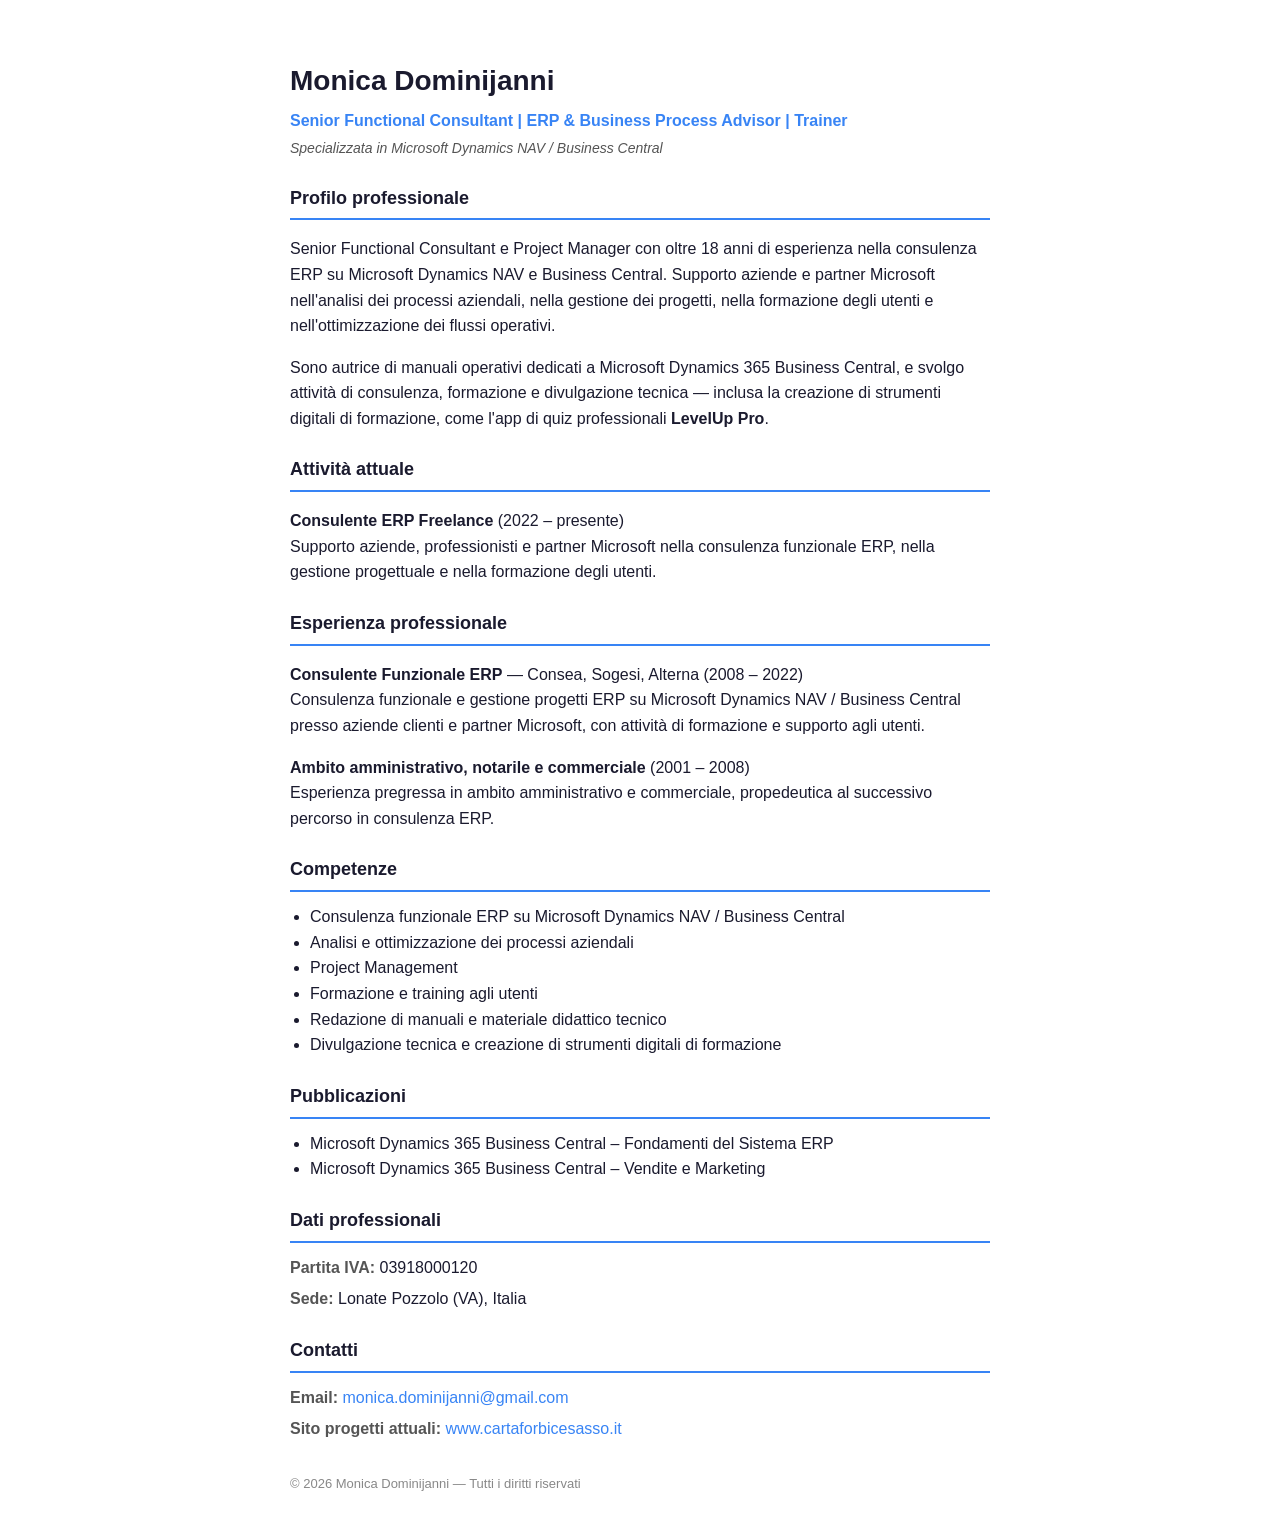
==== index.html @ 4bde19a7 "Update index.html" ====
<!DOCTYPE html>
<html lang="it">
<head>
<meta charset="UTF-8">
<meta name="google-site-verification" content="gju22c_e_6Q6ZUgDk3hXxPJsaCazcnSMiX9PVT2RW_w" />
<title>Monica Dominijanni</title>
<style>
  body { font-family: -apple-system, 'Segoe UI', Roboto, Arial, sans-serif; max-width: 700px; margin: 0 auto; padding: 40px 24px; color: #1a1a2e; line-height: 1.6; background: #ffffff; }
  h1 { font-size: 28px; margin-bottom: 4px; color: #1a1a2e; }
  .subtitle { font-size: 16px; color: #3884F5; font-weight: 600; margin-bottom: 4px; }
  .specialization { font-size: 14px; color: #555; font-style: italic; margin-bottom: 24px; }
  .section { margin-bottom: 24px; }
  .section h2 { font-size: 18px; color: #1a1a2e; border-bottom: 2px solid #3884F5; padding-bottom: 6px; margin-bottom: 12px; }
  .info-row { margin-bottom: 6px; }
  .label { font-weight: 600; color: #555; }
  ul { padding-left: 20px; margin: 8px 0; }
  a { color: #3884F5; text-decoration: none; }
  footer { margin-top: 32px; font-size: 13px; color: #888; }
</style>
</head>
<body>
  <h1>Monica Dominijanni</h1>
  <div class="subtitle">Senior Functional Consultant | ERP &amp; Business Process Advisor | Trainer</div>
  <div class="specialization">Specializzata in Microsoft Dynamics NAV / Business Central</div>
  <div class="section">
    <h2>Profilo professionale</h2>
    <p>Senior Functional Consultant e Project Manager con oltre 18 anni di esperienza nella consulenza ERP su Microsoft Dynamics NAV e Business Central. Supporto aziende e partner Microsoft nell'analisi dei processi aziendali, nella gestione dei progetti, nella formazione degli utenti e nell'ottimizzazione dei flussi operativi.</p>
    <p>Sono autrice di manuali operativi dedicati a Microsoft Dynamics 365 Business Central, e svolgo attività di consulenza, formazione e divulgazione tecnica — inclusa la creazione di strumenti digitali di formazione, come l'app di quiz professionali <strong>LevelUp Pro</strong>.</p>
  </div>
  <div class="section">
    <h2>Attività attuale</h2>
    <p><strong>Consulente ERP Freelance</strong> (2022 – presente)<br>
    Supporto aziende, professionisti e partner Microsoft nella consulenza funzionale ERP, nella gestione progettuale e nella formazione degli utenti.</p>
  </div>
  <div class="section">
    <h2>Esperienza professionale</h2>
    <p><strong>Consulente Funzionale ERP</strong> — Consea, Sogesi, Alterna (2008 – 2022)<br>
    Consulenza funzionale e gestione progetti ERP su Microsoft Dynamics NAV / Business Central presso aziende clienti e partner Microsoft, con attività di formazione e supporto agli utenti.</p>
    <p><strong>Ambito amministrativo, notarile e commerciale</strong> (2001 – 2008)<br>
    Esperienza pregressa in ambito amministrativo e commerciale, propedeutica al successivo percorso in consulenza ERP.</p>
  </div>
  <div class="section">
    <h2>Competenze</h2>
    <ul>
      <li>Consulenza funzionale ERP su Microsoft Dynamics NAV / Business Central</li>
      <li>Analisi e ottimizzazione dei processi aziendali</li>
      <li>Project Management</li>
      <li>Formazione e training agli utenti</li>
      <li>Redazione di manuali e materiale didattico tecnico</li>
      <li>Divulgazione tecnica e creazione di strumenti digitali di formazione</li>
    </ul>
  </div>
  <div class="section">
    <h2>Pubblicazioni</h2>
    <ul>
      <li>Microsoft Dynamics 365 Business Central – Fondamenti del Sistema ERP</li>
      <li>Microsoft Dynamics 365 Business Central – Vendite e Marketing</li>
    </ul>
  </div>
  <div class="section">
    <h2>Dati professionali</h2>
    <div class="info-row"><span class="label">Partita IVA:</span> 03918000120 </div>
    <div class="info-row"><span class="label">Sede:</span> Lonate Pozzolo (VA), Italia</div>
  </div>
  <div class="section">
    <h2>Contatti</h2>
    <div class="info-row"><span class="label">Email:</span> <a href="mailto:monica.dominijanni@gmail.com">monica.dominijanni@gmail.com</a></div>
    <div class="info-row"><span class="label">Sito progetti attuali:</span> <a href="https://www.cartaforbicesasso.it" target="_blank">www.cartaforbicesasso.it</a></div>
  </div>
  <footer>&copy; 2026 Monica Dominijanni — Tutti i diritti riservati</footer>
</body>
</html>
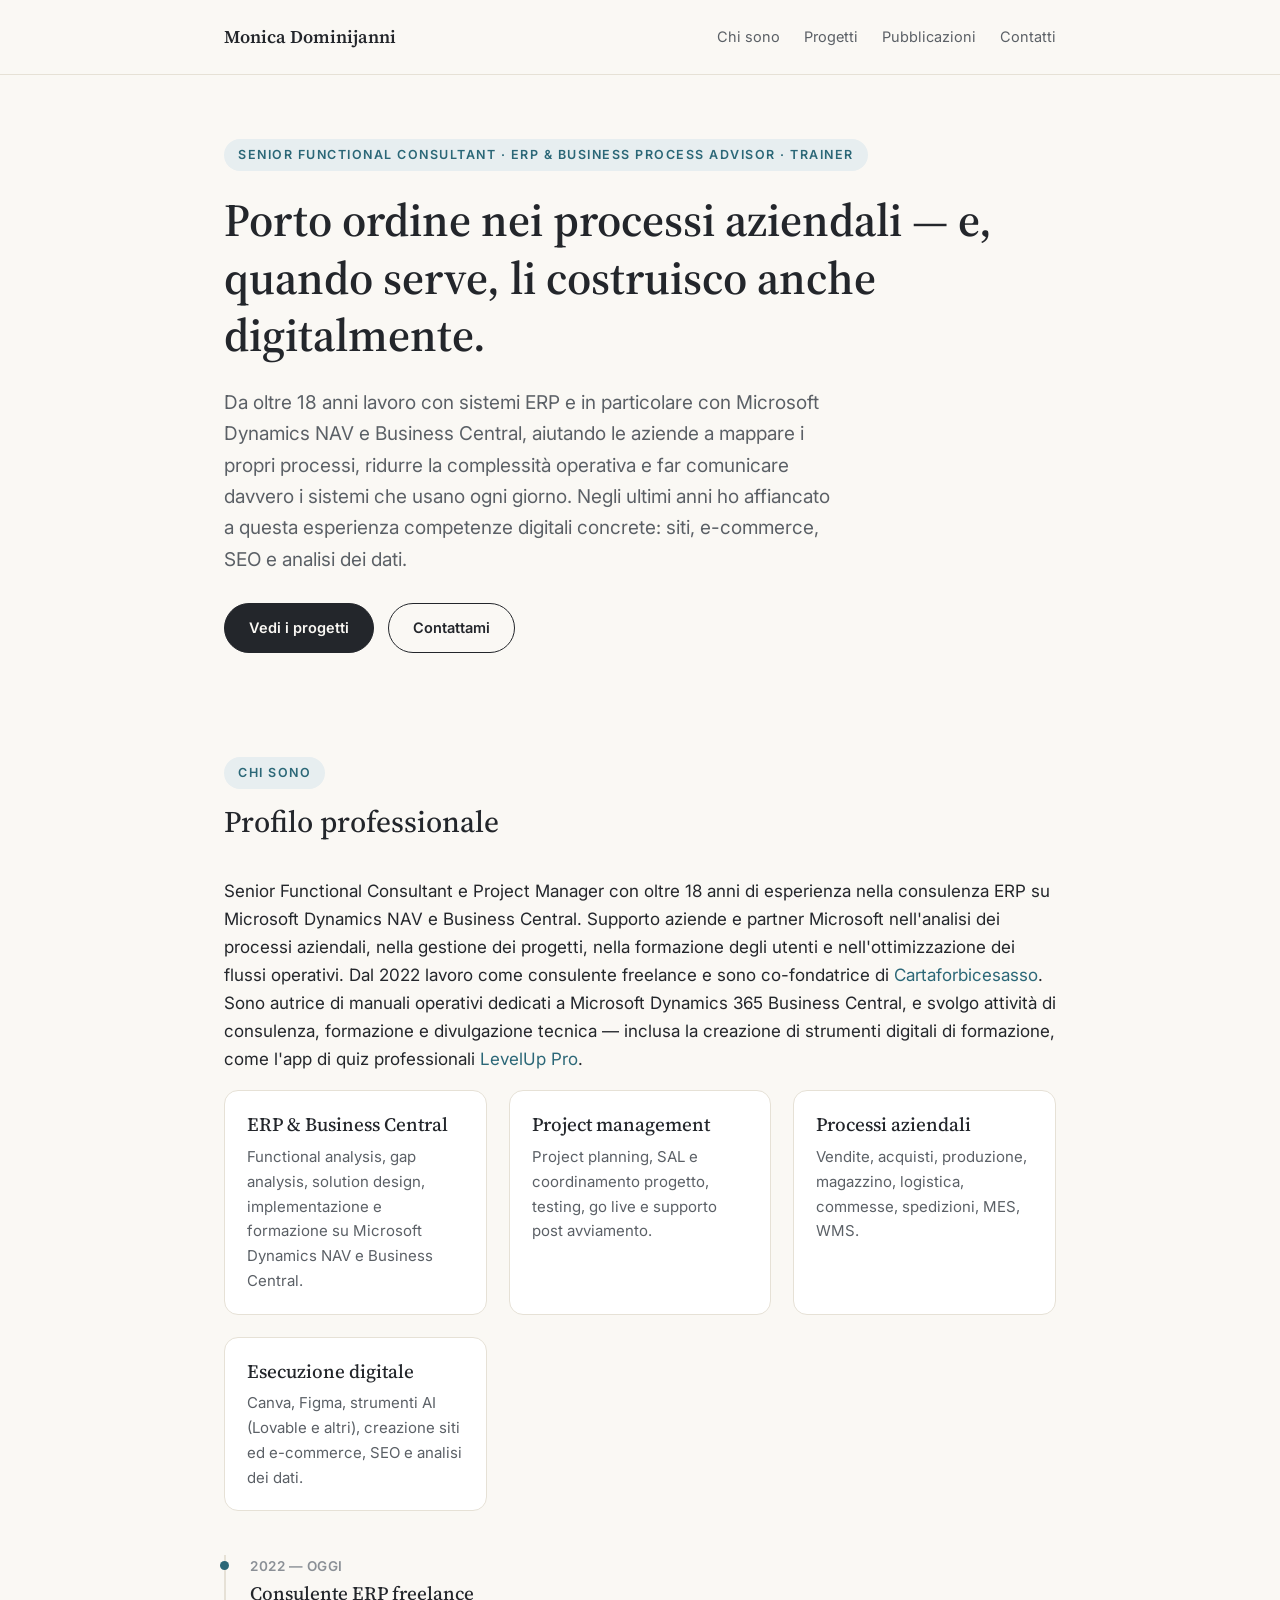
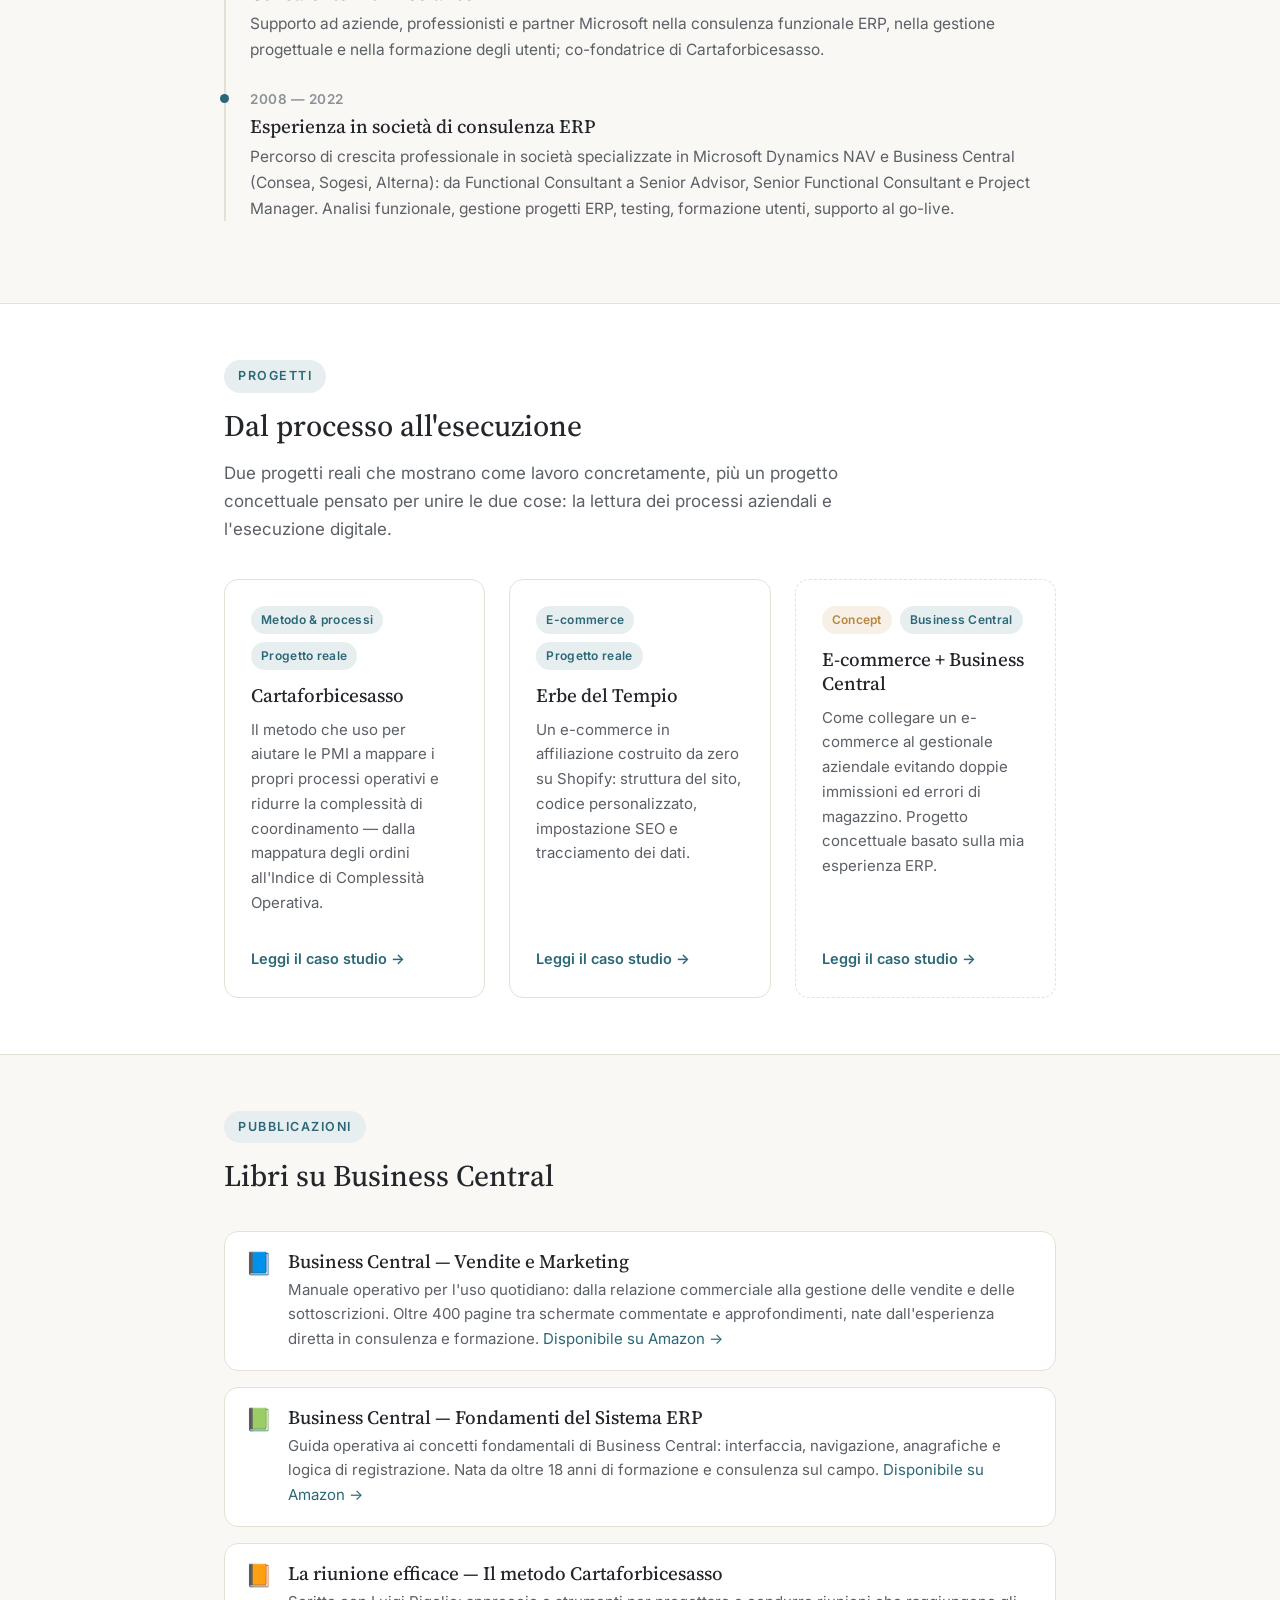
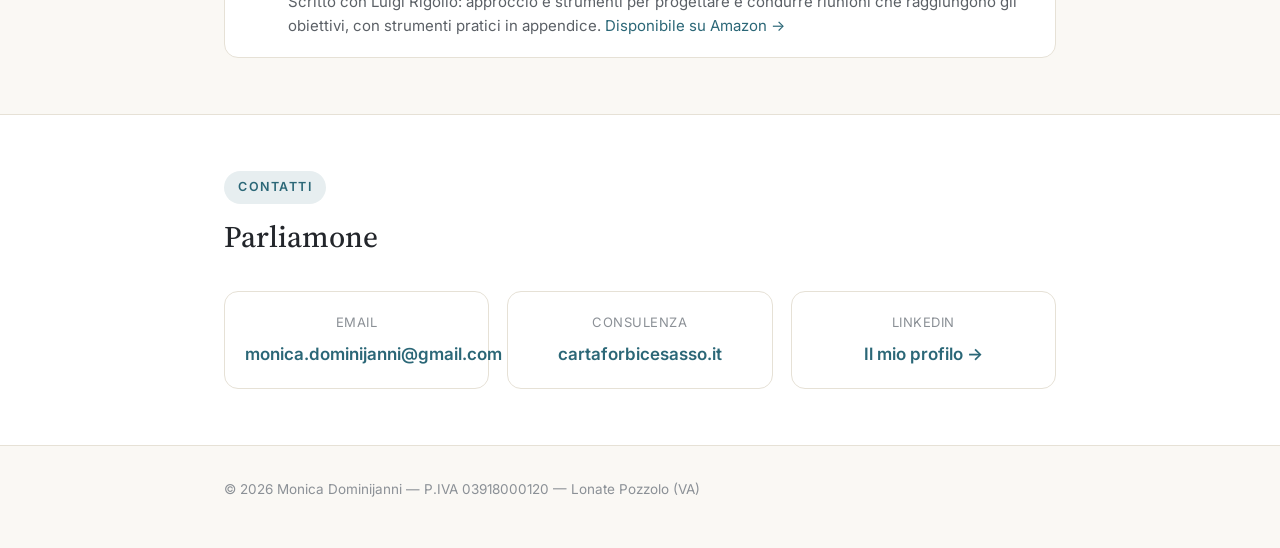
==== commit d91ec2f0: "Add files via upload" ====
--- a/index.html
+++ b/index.html
@@ -2,71 +2,177 @@
 <html lang="it">
 <head>
 <meta charset="UTF-8">
-<meta name="google-site-verification" content="gju22c_e_6Q6ZUgDk3hXxPJsaCazcnSMiX9PVT2RW_w" />
-<title>Monica Dominijanni</title>
-<style>
-  body { font-family: -apple-system, 'Segoe UI', Roboto, Arial, sans-serif; max-width: 700px; margin: 0 auto; padding: 40px 24px; color: #1a1a2e; line-height: 1.6; background: #ffffff; }
-  h1 { font-size: 28px; margin-bottom: 4px; color: #1a1a2e; }
-  .subtitle { font-size: 16px; color: #3884F5; font-weight: 600; margin-bottom: 4px; }
-  .specialization { font-size: 14px; color: #555; font-style: italic; margin-bottom: 24px; }
-  .section { margin-bottom: 24px; }
-  .section h2 { font-size: 18px; color: #1a1a2e; border-bottom: 2px solid #3884F5; padding-bottom: 6px; margin-bottom: 12px; }
-  .info-row { margin-bottom: 6px; }
-  .label { font-weight: 600; color: #555; }
-  ul { padding-left: 20px; margin: 8px 0; }
-  a { color: #3884F5; text-decoration: none; }
-  footer { margin-top: 32px; font-size: 13px; color: #888; }
-</style>
+<meta name="viewport" content="width=device-width, initial-scale=1.0">
+<title>Monica Dominijanni — Consulente ERP &amp; Business Central</title>
+<meta name="description" content="Consulente ERP e Business Central con oltre 18 anni di esperienza. Efficienza dei processi aziendali ed esecuzione digitale per PMI.">
+<link rel="preconnect" href="https://fonts.googleapis.com">
+<link href="https://fonts.googleapis.com/css2?family=Source+Serif+4:wght@500;600&amp;family=Inter:wght@400;500;600;700&amp;display=swap" rel="stylesheet">
+<link rel="stylesheet" href="style.css">
 </head>
 <body>
-  <h1>Monica Dominijanni</h1>
-  <div class="subtitle">Senior Functional Consultant | ERP &amp; Business Process Advisor | Trainer</div>
-  <div class="specialization">Specializzata in Microsoft Dynamics NAV / Business Central</div>
-  <div class="section">
-    <h2>Profilo professionale</h2>
-    <p>Senior Functional Consultant e Project Manager con oltre 18 anni di esperienza nella consulenza ERP su Microsoft Dynamics NAV e Business Central. Supporto aziende e partner Microsoft nell'analisi dei processi aziendali, nella gestione dei progetti, nella formazione degli utenti e nell'ottimizzazione dei flussi operativi.</p>
-    <p>Sono autrice di manuali operativi dedicati a Microsoft Dynamics 365 Business Central, e svolgo attività di consulenza, formazione e divulgazione tecnica — inclusa la creazione di strumenti digitali di formazione, come l'app di quiz professionali <strong>LevelUp Pro</strong>.</p>
+
+<nav class="site-nav">
+  <div class="wrap">
+    <div class="brand">Monica Dominijanni</div>
+    <div class="links">
+      <a href="#chi-sono">Chi sono</a>
+      <a href="#progetti">Progetti</a>
+      <a href="#pubblicazioni">Pubblicazioni</a>
+      <a href="#contatti">Contatti</a>
+    </div>
   </div>
-  <div class="section">
-    <h2>Attività attuale</h2>
-    <p><strong>Consulente ERP Freelance</strong> (2022 – presente)<br>
-    Supporto aziende, professionisti e partner Microsoft nella consulenza funzionale ERP, nella gestione progettuale e nella formazione degli utenti.</p>
+</nav>
+
+<header class="hero">
+  <div class="wrap">
+    <span class="eyebrow">Senior Functional Consultant · ERP &amp; Business Process Advisor · Trainer</span>
+    <h1>Porto ordine nei processi aziendali — e, quando serve, li costruisco anche digitalmente.</h1>
+    <p class="lede">Da oltre 18 anni lavoro con sistemi ERP e in particolare con Microsoft Dynamics NAV e Business Central, aiutando le aziende a mappare i propri processi, ridurre la complessità operativa e far comunicare davvero i sistemi che usano ogni giorno. Negli ultimi anni ho affiancato a questa esperienza competenze digitali concrete: siti, e-commerce, SEO e analisi dei dati.</p>
+    <div class="cta-row">
+      <a href="#progetti" class="btn primary">Vedi i progetti</a>
+      <a href="#contatti" class="btn">Contattami</a>
+    </div>
   </div>
-  <div class="section">
-    <h2>Esperienza professionale</h2>
-    <p><strong>Consulente Funzionale ERP</strong> — Consea, Sogesi, Alterna (2008 – 2022)<br>
-    Consulenza funzionale e gestione progetti ERP su Microsoft Dynamics NAV / Business Central presso aziende clienti e partner Microsoft, con attività di formazione e supporto agli utenti.</p>
-    <p><strong>Ambito amministrativo, notarile e commerciale</strong> (2001 – 2008)<br>
-    Esperienza pregressa in ambito amministrativo e commerciale, propedeutica al successivo percorso in consulenza ERP.</p>
+</header>
+
+<section id="chi-sono">
+  <div class="wrap">
+    <div class="section-head">
+      <span class="eyebrow">Chi sono</span>
+      <h2>Profilo professionale</h2>
+    </div>
+    <p>
+      Senior Functional Consultant e Project Manager con oltre 18 anni di esperienza nella consulenza ERP su Microsoft Dynamics NAV e Business Central. Supporto aziende e partner Microsoft nell'analisi dei processi aziendali, nella gestione dei progetti, nella formazione degli utenti e nell'ottimizzazione dei flussi operativi. Dal 2022 lavoro come consulente freelance e sono co-fondatrice di <a href="https://www.cartaforbicesasso.it" target="_blank" rel="noopener">Cartaforbicesasso</a>. Sono autrice di manuali operativi dedicati a Microsoft Dynamics 365 Business Central, e svolgo attività di consulenza, formazione e divulgazione tecnica — inclusa la creazione di strumenti digitali di formazione, come l'app di quiz professionali <a href="levelup-pro.html">LevelUp Pro</a>.
+    </p>
+
+    <div class="skills-grid">
+      <div class="skill-card">
+        <h3>ERP &amp; Business Central</h3>
+        <p>Functional analysis, gap analysis, solution design, implementazione e formazione su Microsoft Dynamics NAV e Business Central.</p>
+      </div>
+      <div class="skill-card">
+        <h3>Project management</h3>
+        <p>Project planning, SAL e coordinamento progetto, testing, go live e supporto post avviamento.</p>
+      </div>
+      <div class="skill-card">
+        <h3>Processi aziendali</h3>
+        <p>Vendite, acquisti, produzione, magazzino, logistica, commesse, spedizioni, MES, WMS.</p>
+      </div>
+      <div class="skill-card">
+        <h3>Esecuzione digitale</h3>
+        <p>Canva, Figma, strumenti AI (Lovable e altri), creazione siti ed e-commerce, SEO e analisi dei dati.</p>
+      </div>
+    </div>
+
+    <div class="timeline" style="margin-top:44px;">
+      <div class="timeline-item">
+        <div class="when">2022 — Oggi</div>
+        <h3>Consulente ERP freelance</h3>
+        <p>Supporto ad aziende, professionisti e partner Microsoft nella consulenza funzionale ERP, nella gestione progettuale e nella formazione degli utenti; co-fondatrice di Cartaforbicesasso.</p>
+      </div>
+      <div class="timeline-item">
+        <div class="when">2008 — 2022</div>
+        <h3>Esperienza in società di consulenza ERP</h3>
+        <p>Percorso di crescita professionale in società specializzate in Microsoft Dynamics NAV e Business Central (Consea, Sogesi, Alterna): da Functional Consultant a Senior Advisor, Senior Functional Consultant e Project Manager. Analisi funzionale, gestione progetti ERP, testing, formazione utenti, supporto al go-live.</p>
+      </div>
+    </div>
   </div>
-  <div class="section">
-    <h2>Competenze</h2>
-    <ul>
-      <li>Consulenza funzionale ERP su Microsoft Dynamics NAV / Business Central</li>
-      <li>Analisi e ottimizzazione dei processi aziendali</li>
-      <li>Project Management</li>
-      <li>Formazione e training agli utenti</li>
-      <li>Redazione di manuali e materiale didattico tecnico</li>
-      <li>Divulgazione tecnica e creazione di strumenti digitali di formazione</li>
-    </ul>
+</section>
+
+<section id="progetti" class="alt">
+  <div class="wrap">
+    <div class="section-head">
+      <span class="eyebrow">Progetti</span>
+      <h2>Dal processo all'esecuzione</h2>
+      <p style="color:var(--ink-soft); max-width:640px;">Due progetti reali che mostrano come lavoro concretamente, più un progetto concettuale pensato per unire le due cose: la lettura dei processi aziendali e l'esecuzione digitale.</p>
+    </div>
+
+    <div class="project-grid">
+      <div class="project-card">
+        <div class="tag-row"><span class="tag">Metodo &amp; processi</span><span class="tag">Progetto reale</span></div>
+        <h3>Cartaforbicesasso</h3>
+        <p>Il metodo che uso per aiutare le PMI a mappare i propri processi operativi e ridurre la complessità di coordinamento — dalla mappatura degli ordini all'Indice di Complessità Operativa.</p>
+        <a class="read-more" href="progetti/cartaforbicesasso.html">Leggi il caso studio →</a>
+      </div>
+
+      <div class="project-card">
+        <div class="tag-row"><span class="tag">E-commerce</span><span class="tag">Progetto reale</span></div>
+        <h3>Erbe del Tempio</h3>
+        <p>Un e-commerce in affiliazione costruito da zero su Shopify: struttura del sito, codice personalizzato, impostazione SEO e tracciamento dei dati.</p>
+        <a class="read-more" href="progetti/erbe-del-tempio.html">Leggi il caso studio →</a>
+      </div>
+
+      <div class="project-card concept">
+        <div class="tag-row"><span class="tag gold">Concept</span><span class="tag">Business Central</span></div>
+        <h3>E-commerce + Business Central</h3>
+        <p>Come collegare un e-commerce al gestionale aziendale evitando doppie immissioni ed errori di magazzino. Progetto concettuale basato sulla mia esperienza ERP.</p>
+        <a class="read-more" href="progetti/ecommerce-business-central.html">Leggi il caso studio →</a>
+      </div>
+    </div>
   </div>
-  <div class="section">
-    <h2>Pubblicazioni</h2>
-    <ul>
-      <li>Microsoft Dynamics 365 Business Central – Fondamenti del Sistema ERP</li>
-      <li>Microsoft Dynamics 365 Business Central – Vendite e Marketing</li>
-    </ul>
+</section>
+
+<section id="pubblicazioni">
+  <div class="wrap">
+    <div class="section-head">
+      <span class="eyebrow">Pubblicazioni</span>
+      <h2>Libri su Business Central</h2>
+    </div>
+    <div class="pub-list">
+      <div class="pub-item">
+        <div class="icon">📘</div>
+        <div>
+          <h3>Business Central — Vendite e Marketing</h3>
+          <p>Manuale operativo per l'uso quotidiano: dalla relazione commerciale alla gestione delle vendite e delle sottoscrizioni. Oltre 400 pagine tra schermate commentate e approfondimenti, nate dall'esperienza diretta in consulenza e formazione. <a href="https://amzn.eu/d/09WEW4IT" target="_blank" rel="noopener">Disponibile su Amazon →</a></p>
+        </div>
+      </div>
+      <div class="pub-item">
+        <div class="icon">📗</div>
+        <div>
+          <h3>Business Central — Fondamenti del Sistema ERP</h3>
+          <p>Guida operativa ai concetti fondamentali di Business Central: interfaccia, navigazione, anagrafiche e logica di registrazione. Nata da oltre 18 anni di formazione e consulenza sul campo. <a href="https://amzn.eu/d/07p5gYv3" target="_blank" rel="noopener">Disponibile su Amazon →</a></p>
+        </div>
+      </div>
+      <div class="pub-item">
+        <div class="icon">📙</div>
+        <div>
+          <h3>La riunione efficace — Il metodo Cartaforbicesasso</h3>
+          <p>Scritto con Luigi Rigolio: approccio e strumenti per progettare e condurre riunioni che raggiungono gli obiettivi, con strumenti pratici in appendice. <a href="https://amzn.eu/d/06AbPGJI" target="_blank" rel="noopener">Disponibile su Amazon →</a></p>
+        </div>
+      </div>
+    </div>
   </div>
-  <div class="section">
-    <h2>Dati professionali</h2>
-    <div class="info-row"><span class="label">Partita IVA:</span> 03918000120 </div>
-    <div class="info-row"><span class="label">Sede:</span> Lonate Pozzolo (VA), Italia</div>
+</section>
+
+<section id="contatti" class="alt">
+  <div class="wrap">
+    <div class="section-head">
+      <span class="eyebrow">Contatti</span>
+      <h2>Parliamone</h2>
+    </div>
+    <div class="contact-grid">
+      <div class="contact-item">
+        <div class="label">Email</div>
+        <div class="value"><a href="mailto:monica.dominijanni@gmail.com">monica.dominijanni@gmail.com</a></div>
+      </div>
+      <div class="contact-item">
+        <div class="label">Consulenza</div>
+        <div class="value"><a href="https://www.cartaforbicesasso.it" target="_blank" rel="noopener">cartaforbicesasso.it</a></div>
+      </div>
+      <div class="contact-item">
+        <div class="label">LinkedIn</div>
+        <div class="value"><a href="https://www.linkedin.com/in/monica-dominijanni-4b3a1970" target="_blank" rel="noopener">Il mio profilo →</a></div>
+      </div>
+    </div>
   </div>
-  <div class="section">
-    <h2>Contatti</h2>
-    <div class="info-row"><span class="label">Email:</span> <a href="mailto:monica.dominijanni@gmail.com">monica.dominijanni@gmail.com</a></div>
-    <div class="info-row"><span class="label">Sito progetti attuali:</span> <a href="https://www.cartaforbicesasso.it" target="_blank">www.cartaforbicesasso.it</a></div>
+</section>
+
+<footer>
+  <div class="wrap">
+    © <span id="y"></span> Monica Dominijanni — P.IVA 03918000120 — Lonate Pozzolo (VA)
   </div>
-  <footer>&copy; 2026 Monica Dominijanni — Tutti i diritti riservati</footer>
+</footer>
+
+<script>document.getElementById('y').textContent = new Date().getFullYear();</script>
 </body>
 </html>
--- a/style.css
+++ b/style.css
@@ -0,0 +1,330 @@
+/* ==========================================================================
+   Monica Dominijanni — sito vetrina
+   ========================================================================== */
+
+:root {
+  --bg: #faf8f4;
+  --surface: #ffffff;
+  --ink: #23262b;
+  --ink-soft: #5b6066;
+  --ink-faint: #8b9096;
+  --accent: #2b6777;
+  --accent-soft: #e7eef0;
+  --gold: #b8873f;
+  --border: #e6e1d6;
+  --radius: 14px;
+  --serif: 'Source Serif 4', Georgia, 'Times New Roman', serif;
+  --sans: 'Inter', -apple-system, BlinkMacSystemFont, 'Segoe UI', Arial, sans-serif;
+  --maxw: 880px;
+}
+
+@media (prefers-color-scheme: dark) {
+  :root {
+    --bg: #14171a;
+    --surface: #1c2024;
+    --ink: #ecebe7;
+    --ink-soft: #b6bcc2;
+    --ink-faint: #7d848b;
+    --accent: #6fb3c2;
+    --accent-soft: #22343a;
+    --gold: #d8ac5f;
+    --border: #2c3136;
+  }
+}
+
+* { box-sizing: border-box; }
+
+html { scroll-behavior: smooth; }
+
+body {
+  margin: 0;
+  background: var(--bg);
+  color: var(--ink);
+  font-family: var(--sans);
+  font-size: 17px;
+  line-height: 1.65;
+  -webkit-font-smoothing: antialiased;
+}
+
+img { max-width: 100%; display: block; }
+
+a { color: var(--accent); text-decoration: none; }
+a:hover { text-decoration: underline; }
+
+h1, h2, h3 {
+  font-family: var(--serif);
+  font-weight: 500;
+  line-height: 1.25;
+  color: var(--ink);
+  margin: 0 0 0.5em;
+}
+
+h1 { font-size: clamp(32px, 5vw, 46px); font-weight: 600; }
+h2 { font-size: clamp(24px, 3.4vw, 30px); }
+h3 { font-size: 19px; }
+
+p { margin: 0 0 1em; }
+
+.wrap {
+  max-width: var(--maxw);
+  margin: 0 auto;
+  padding: 0 24px;
+}
+
+/* ---------- Nav ---------- */
+.site-nav {
+  padding: 22px 0;
+  border-bottom: 1px solid var(--border);
+}
+.site-nav .wrap {
+  display: flex;
+  align-items: center;
+  justify-content: space-between;
+  gap: 16px;
+  flex-wrap: wrap;
+}
+.site-nav .brand {
+  font-family: var(--serif);
+  font-weight: 600;
+  font-size: 18px;
+  color: var(--ink);
+}
+.site-nav .links { display: flex; gap: 24px; font-size: 14.5px; }
+.site-nav .links a { color: var(--ink-soft); }
+.site-nav .links a:hover { color: var(--accent); text-decoration: none; }
+.back-link { font-size: 14.5px; color: var(--ink-soft); }
+
+/* ---------- Hero ---------- */
+.hero { padding: 64px 0 48px; }
+.eyebrow {
+  display: inline-block;
+  text-transform: uppercase;
+  letter-spacing: 1.5px;
+  font-size: 12.5px;
+  font-weight: 600;
+  color: var(--accent);
+  background: var(--accent-soft);
+  padding: 6px 14px;
+  border-radius: 999px;
+  margin-bottom: 20px;
+}
+.hero .lede {
+  font-size: 19px;
+  color: var(--ink-soft);
+  max-width: 620px;
+}
+.hero .cta-row { display: flex; gap: 14px; margin-top: 28px; flex-wrap: wrap; }
+
+.btn {
+  display: inline-block;
+  padding: 12px 24px;
+  border-radius: 999px;
+  font-size: 14.5px;
+  font-weight: 600;
+  border: 1px solid var(--ink);
+  color: var(--ink);
+}
+.btn:hover { text-decoration: none; background: var(--ink); color: var(--bg); }
+.btn.primary { background: var(--ink); color: var(--bg); }
+.btn.primary:hover { opacity: 0.85; background: var(--ink); color: var(--bg); }
+
+/* ---------- Section ---------- */
+section { padding: 56px 0; }
+section.alt { background: var(--surface); border-top: 1px solid var(--border); border-bottom: 1px solid var(--border); }
+.section-head { margin-bottom: 36px; }
+.section-head .eyebrow { margin-bottom: 14px; }
+
+/* ---------- About / skills ---------- */
+.skills-grid {
+  display: grid;
+  grid-template-columns: repeat(auto-fit, minmax(220px, 1fr));
+  gap: 22px;
+  margin-top: 12px;
+}
+.skill-card {
+  background: var(--surface);
+  border: 1px solid var(--border);
+  border-radius: var(--radius);
+  padding: 22px 22px 20px;
+}
+.skill-card h3 { margin-bottom: 8px; }
+.skill-card p { color: var(--ink-soft); font-size: 15px; margin: 0; }
+
+/* ---------- Timeline (career) ---------- */
+.timeline { border-left: 2px solid var(--border); padding-left: 24px; margin-top: 8px; }
+.timeline-item { margin-bottom: 26px; position: relative; }
+.timeline-item::before {
+  content: '';
+  position: absolute;
+  left: -30px;
+  top: 6px;
+  width: 9px;
+  height: 9px;
+  border-radius: 50%;
+  background: var(--accent);
+}
+.timeline-item .when { font-size: 13.5px; color: var(--ink-faint); font-weight: 600; text-transform: uppercase; letter-spacing: 0.5px; }
+.timeline-item h3 { margin: 4px 0 6px; }
+.timeline-item p { color: var(--ink-soft); margin: 0; font-size: 15.5px; }
+
+/* ---------- Project cards ---------- */
+.project-grid {
+  display: grid;
+  grid-template-columns: repeat(auto-fit, minmax(260px, 1fr));
+  gap: 24px;
+  margin-top: 12px;
+}
+.project-card {
+  background: var(--surface);
+  border: 1px solid var(--border);
+  border-radius: var(--radius);
+  padding: 26px;
+  display: flex;
+  flex-direction: column;
+  transition: transform .2s ease, box-shadow .2s ease;
+}
+.project-card:hover { transform: translateY(-3px); box-shadow: 0 12px 28px rgba(30,30,20,.08); }
+.project-card .tag-row { display: flex; gap: 8px; flex-wrap: wrap; margin-bottom: 14px; }
+.tag {
+  font-size: 12px;
+  font-weight: 600;
+  letter-spacing: .3px;
+  color: var(--accent);
+  background: var(--accent-soft);
+  padding: 4px 10px;
+  border-radius: 999px;
+}
+.tag.gold { color: var(--gold); background: rgba(184,135,63,.12); }
+.project-card h3 { margin-bottom: 10px; }
+.project-card p { color: var(--ink-soft); font-size: 15px; flex-grow: 1; }
+.project-card .read-more { margin-top: 16px; font-weight: 600; font-size: 14.5px; }
+.project-card.concept { border-style: dashed; }
+
+/* ---------- Publications ---------- */
+.pub-list { display: grid; gap: 16px; margin-top: 12px; }
+.pub-item {
+  display: flex;
+  gap: 16px;
+  align-items: flex-start;
+  background: var(--surface);
+  border: 1px solid var(--border);
+  border-radius: var(--radius);
+  padding: 18px 20px;
+}
+.pub-item .icon { font-size: 22px; line-height: 1; margin-top: 2px; }
+.pub-item h3 { margin-bottom: 4px; }
+.pub-item p { margin: 0; color: var(--ink-soft); font-size: 15px; }
+
+/* ---------- Contact ---------- */
+.contact-grid {
+  display: grid;
+  grid-template-columns: repeat(auto-fit, minmax(200px, 1fr));
+  gap: 18px;
+  margin-top: 12px;
+}
+.contact-item {
+  background: var(--surface);
+  border: 1px solid var(--border);
+  border-radius: var(--radius);
+  padding: 20px;
+  text-align: center;
+}
+.contact-item .label { font-size: 13px; color: var(--ink-faint); text-transform: uppercase; letter-spacing: .5px; margin-bottom: 6px; }
+.contact-item .value { font-weight: 600; }
+
+/* ---------- Footer ---------- */
+footer {
+  padding: 32px 0 48px;
+  color: var(--ink-faint);
+  font-size: 13.5px;
+}
+
+/* ---------- Case-study pages ---------- */
+.cs-hero { padding: 40px 0 32px; }
+.cs-meta { display: flex; gap: 10px; flex-wrap: wrap; margin-bottom: 18px; }
+.cs-note {
+  border-left: 3px solid var(--gold);
+  background: rgba(184,135,63,.08);
+  padding: 14px 18px;
+  border-radius: 0 10px 10px 0;
+  font-size: 15px;
+  color: var(--ink-soft);
+  margin: 24px 0;
+}
+.cs-note strong { color: var(--ink); }
+.cs-block { margin-bottom: 44px; }
+.cs-block h2 { margin-bottom: 16px; }
+.cs-block p { color: var(--ink-soft); font-size: 16px; }
+.cs-block ul { color: var(--ink-soft); font-size: 16px; padding-left: 20px; }
+.cs-block li { margin-bottom: 8px; }
+.cs-two-col {
+  display: grid;
+  grid-template-columns: 1fr 1fr;
+  gap: 24px;
+}
+@media (max-width: 640px) { .cs-two-col { grid-template-columns: 1fr; } }
+.cs-two-col .box {
+  background: var(--surface);
+  border: 1px solid var(--border);
+  border-radius: var(--radius);
+  padding: 20px 22px;
+}
+.cs-two-col .box h3 { margin-bottom: 8px; }
+.cs-two-col .box.problem { border-top: 3px solid #b5544a; }
+.cs-two-col .box.approach { border-top: 3px solid var(--accent); }
+.diagram-wrap {
+  background: var(--surface);
+  border: 1px solid var(--border);
+  border-radius: var(--radius);
+  padding: 28px 20px;
+  overflow-x: auto;
+}
+.diagram-wrap svg { display: block; margin: 0 auto; max-width: 100%; height: auto; }
+.cs-quote {
+  font-family: var(--serif);
+  font-size: 21px;
+  font-style: italic;
+  color: var(--ink);
+  border-left: 3px solid var(--accent);
+  padding-left: 20px;
+  margin: 28px 0;
+}
+.shot-grid {
+  display: grid;
+  grid-template-columns: repeat(2, 1fr);
+  gap: 18px;
+}
+@media (max-width: 560px) { .shot-grid { grid-template-columns: 1fr; } }
+.shot-figure { margin: 0; }
+.shot-figure img {
+  border-radius: 10px;
+  border: 1px solid var(--border);
+  width: 100%;
+}
+.shot-figure figcaption {
+  font-size: 13px;
+  color: var(--ink-faint);
+  margin-top: 8px;
+}
+.shot-single { margin: 0; max-width: 520px; }
+.shot-single img {
+  border-radius: 10px;
+  border: 1px solid var(--border);
+  width: 100%;
+}
+.shot-single figcaption {
+  font-size: 13px;
+  color: var(--ink-faint);
+  margin-top: 8px;
+}
+
+.cs-nav-end {
+  display: flex;
+  justify-content: space-between;
+  align-items: center;
+  padding-top: 28px;
+  border-top: 1px solid var(--border);
+  margin-top: 16px;
+  flex-wrap: wrap;
+  gap: 12px;
+}
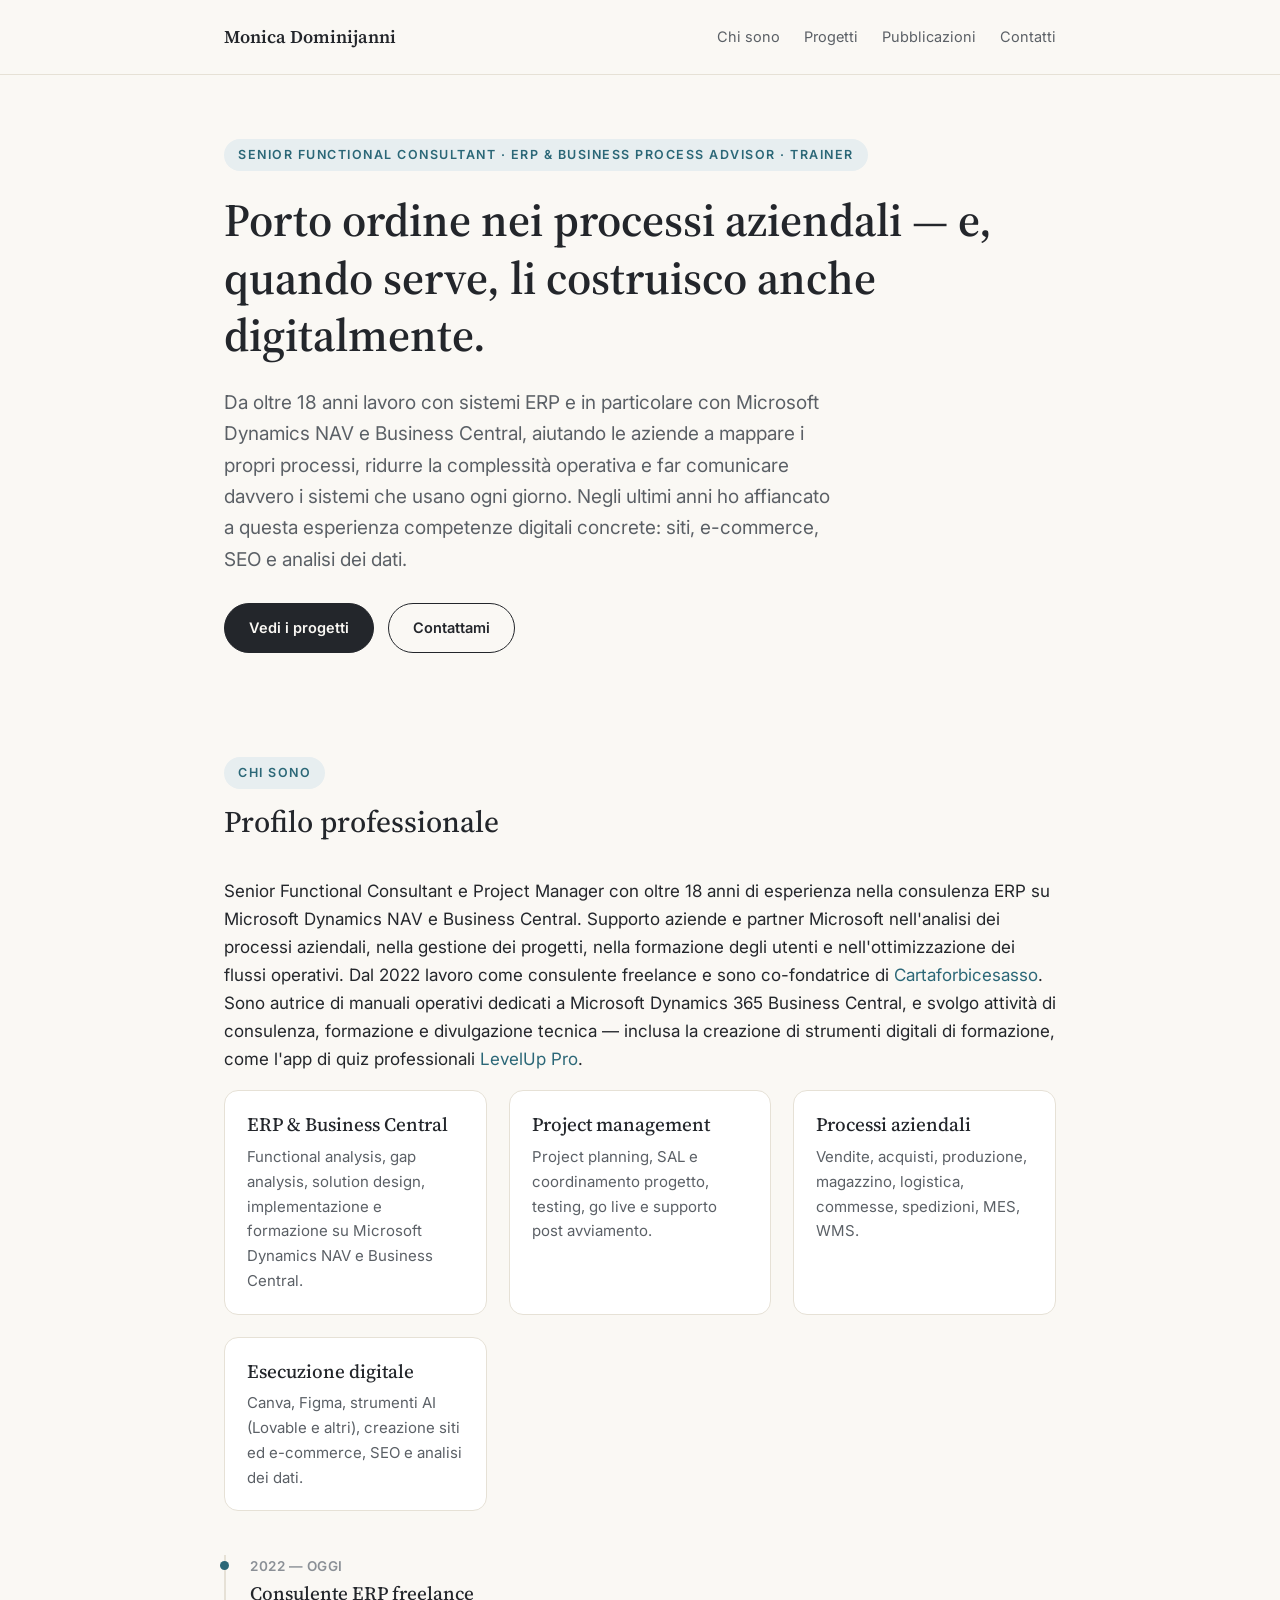
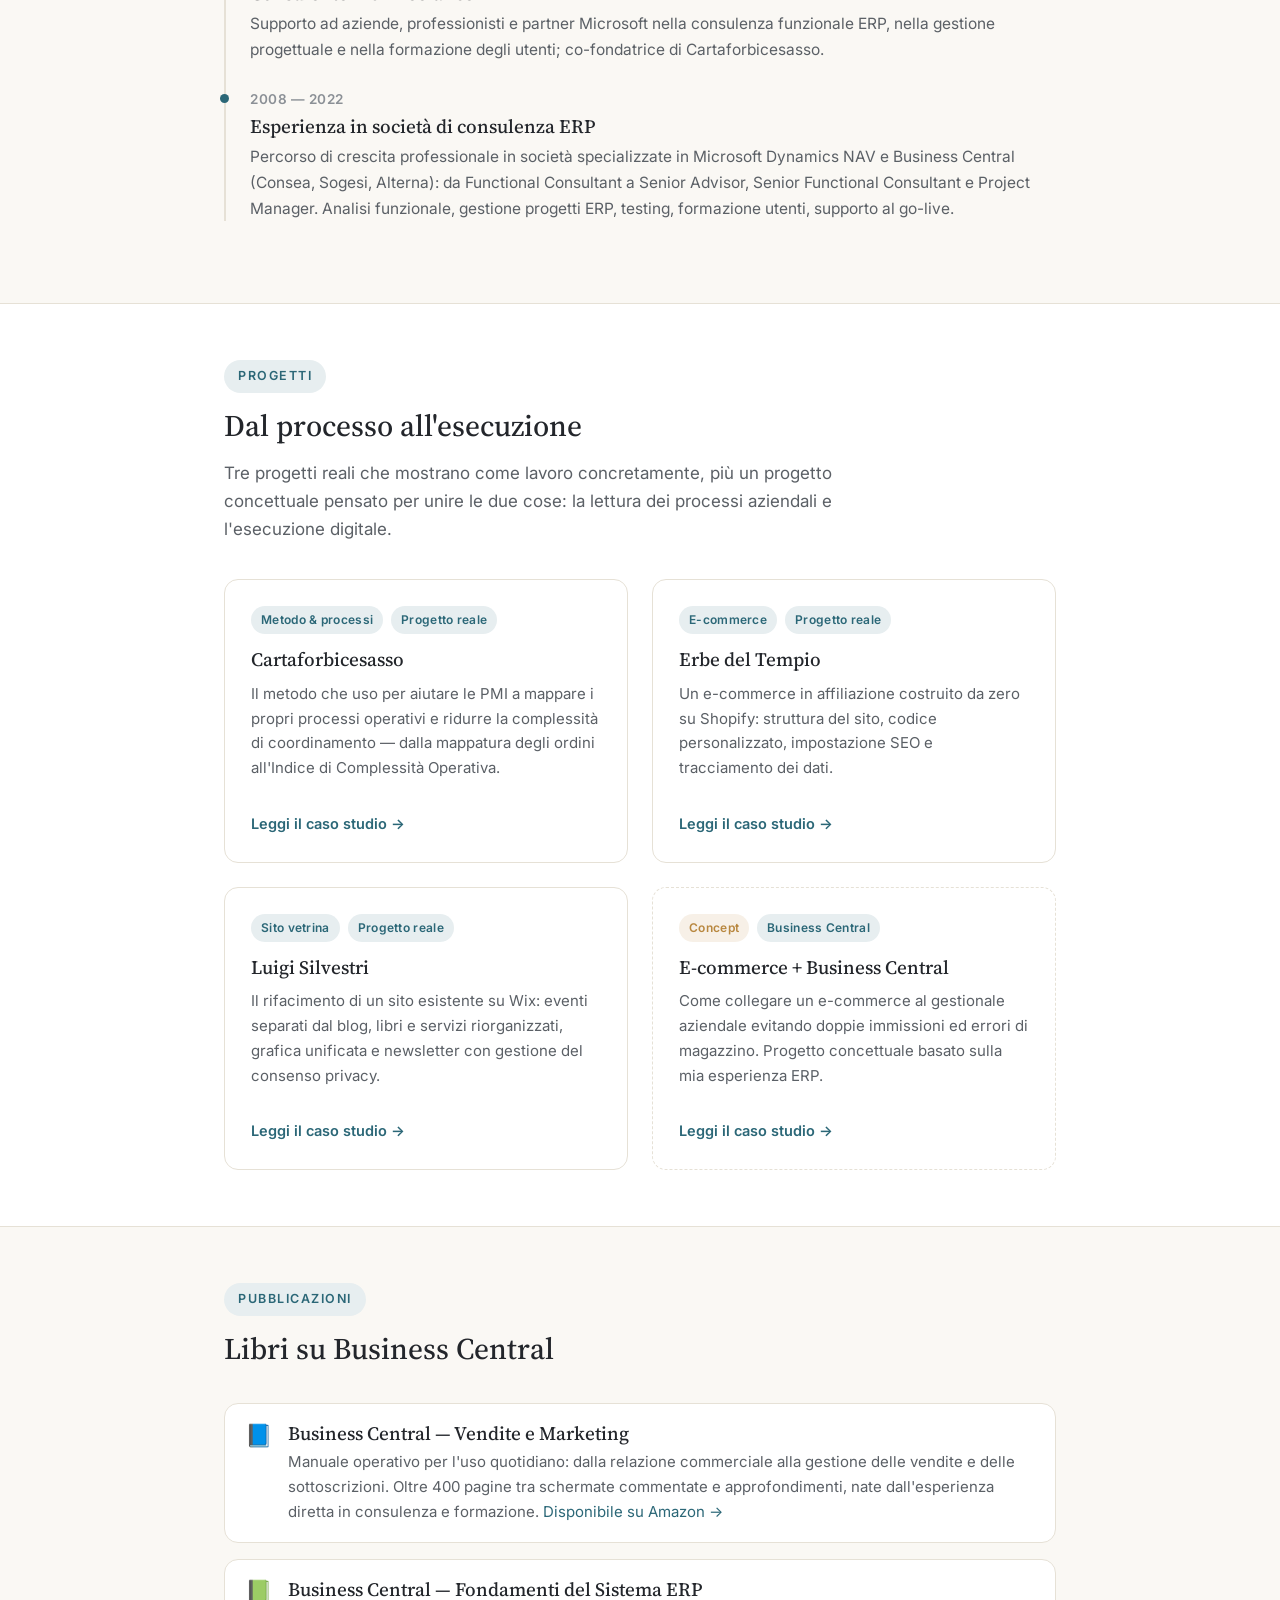
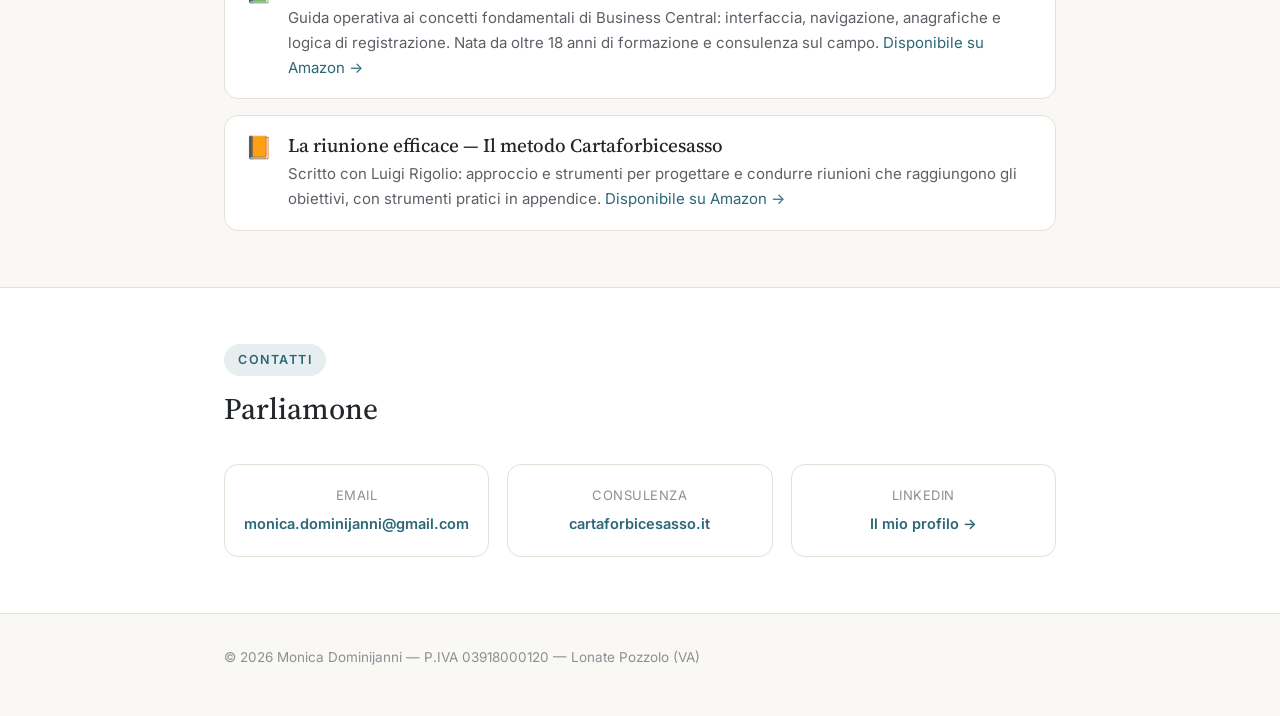
==== commit 3ecac16b: "Aggiunto progetto Luigi Silvestri" ====
--- a/index.html
+++ b/index.html
@@ -84,10 +84,10 @@
     <div class="section-head">
       <span class="eyebrow">Progetti</span>
       <h2>Dal processo all'esecuzione</h2>
-      <p style="color:var(--ink-soft); max-width:640px;">Due progetti reali che mostrano come lavoro concretamente, più un progetto concettuale pensato per unire le due cose: la lettura dei processi aziendali e l'esecuzione digitale.</p>
+      <p style="color:var(--ink-soft); max-width:640px;">Tre progetti reali che mostrano come lavoro concretamente, più un progetto concettuale pensato per unire le due cose: la lettura dei processi aziendali e l'esecuzione digitale.</p>
     </div>
 
-    <div class="project-grid">
+    <div class="project-grid" style="grid-template-columns: repeat(auto-fit, minmax(340px, 1fr));">
       <div class="project-card">
         <div class="tag-row"><span class="tag">Metodo &amp; processi</span><span class="tag">Progetto reale</span></div>
         <h3>Cartaforbicesasso</h3>
@@ -100,6 +100,13 @@
         <h3>Erbe del Tempio</h3>
         <p>Un e-commerce in affiliazione costruito da zero su Shopify: struttura del sito, codice personalizzato, impostazione SEO e tracciamento dei dati.</p>
         <a class="read-more" href="progetti/erbe-del-tempio.html">Leggi il caso studio →</a>
+      </div>
+
+      <div class="project-card">
+        <div class="tag-row"><span class="tag">Sito vetrina</span><span class="tag">Progetto reale</span></div>
+        <h3>Luigi Silvestri</h3>
+        <p>Il rifacimento di un sito esistente su Wix: eventi separati dal blog, libri e servizi riorganizzati, grafica unificata e newsletter con gestione del consenso privacy.</p>
+        <a class="read-more" href="progetti/luigi-silvestri.html">Leggi il caso studio →</a>
       </div>
 
       <div class="project-card concept">
--- a/style.css
+++ b/style.css
@@ -218,7 +218,7 @@
 /* ---------- Contact ---------- */
 .contact-grid {
   display: grid;
-  grid-template-columns: repeat(auto-fit, minmax(200px, 1fr));
+  grid-template-columns: repeat(auto-fit, minmax(230px, 1fr));
   gap: 18px;
   margin-top: 12px;
 }
@@ -226,11 +226,11 @@
   background: var(--surface);
   border: 1px solid var(--border);
   border-radius: var(--radius);
-  padding: 20px;
+  padding: 20px 14px;
   text-align: center;
 }
 .contact-item .label { font-size: 13px; color: var(--ink-faint); text-transform: uppercase; letter-spacing: .5px; margin-bottom: 6px; }
-.contact-item .value { font-weight: 600; }
+.contact-item .value { font-weight: 600; font-size: 14.5px; white-space: nowrap; }
 
 /* ---------- Footer ---------- */
 footer {
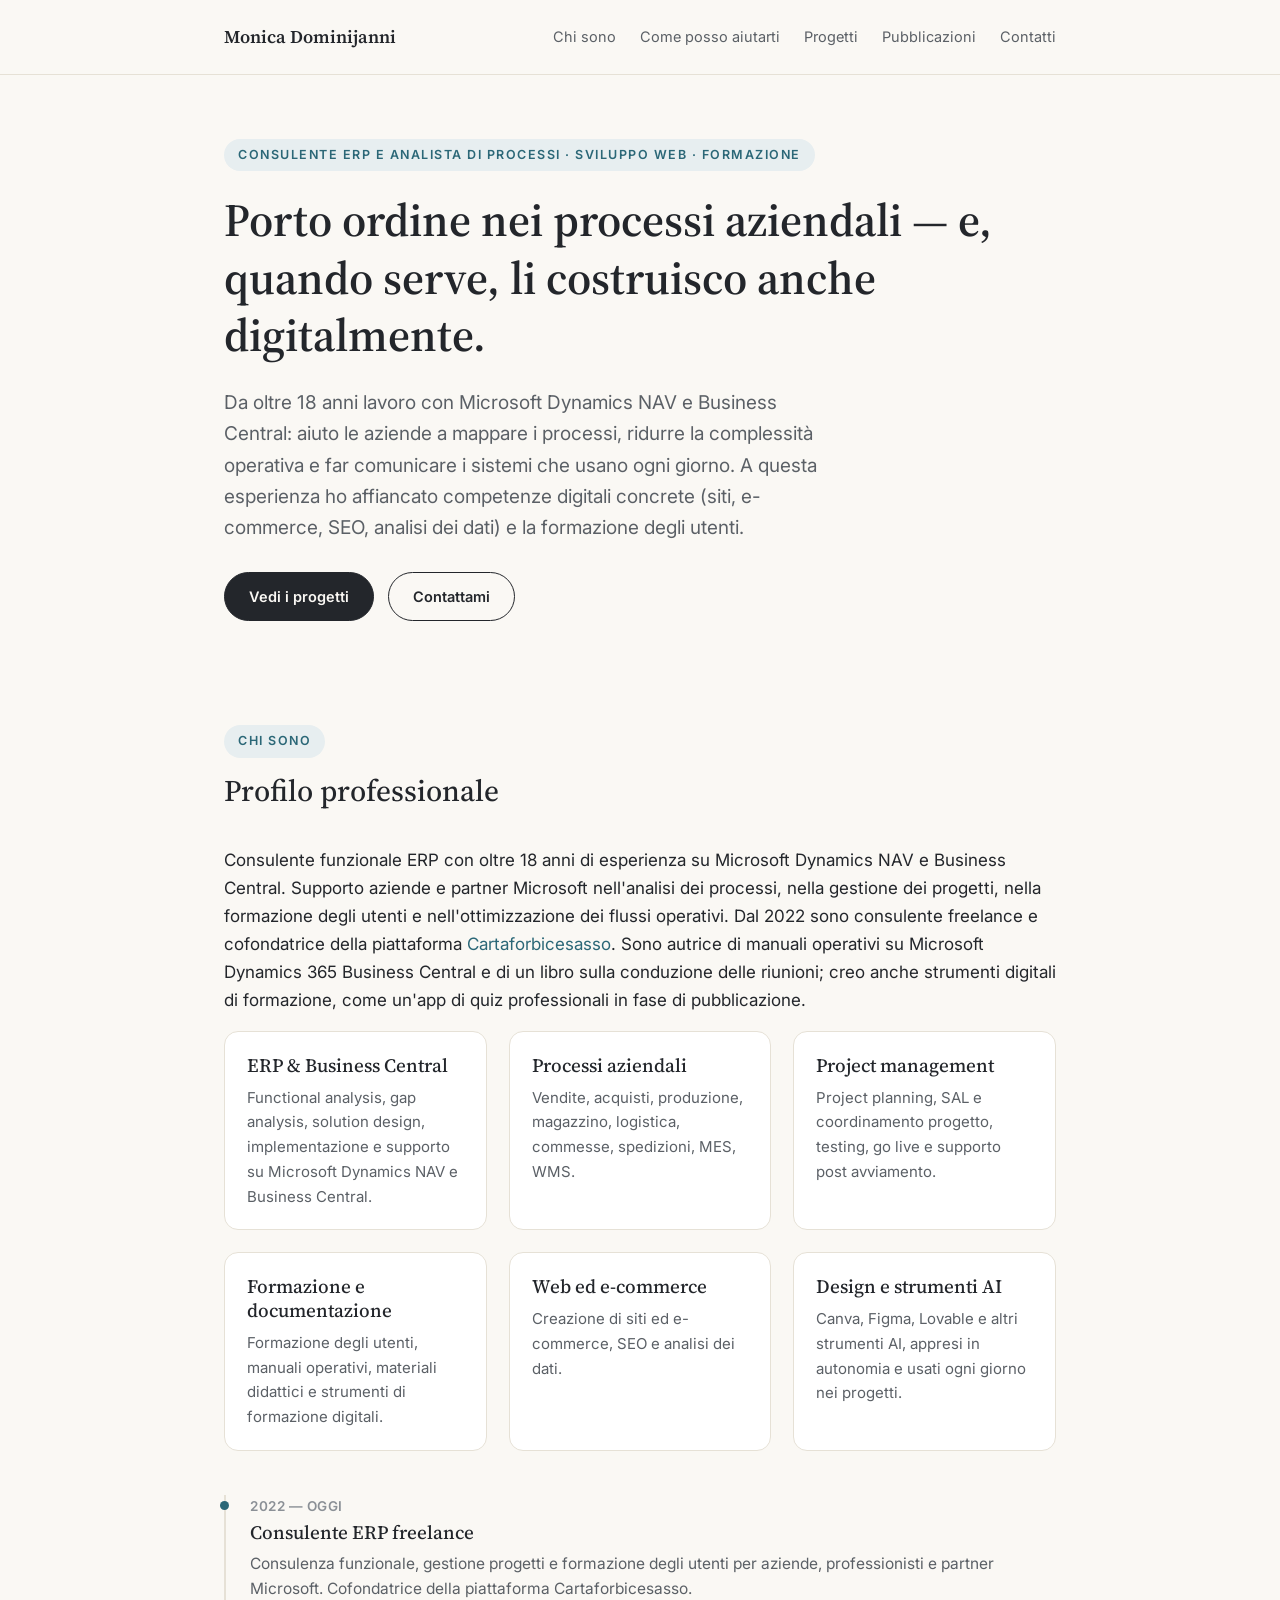
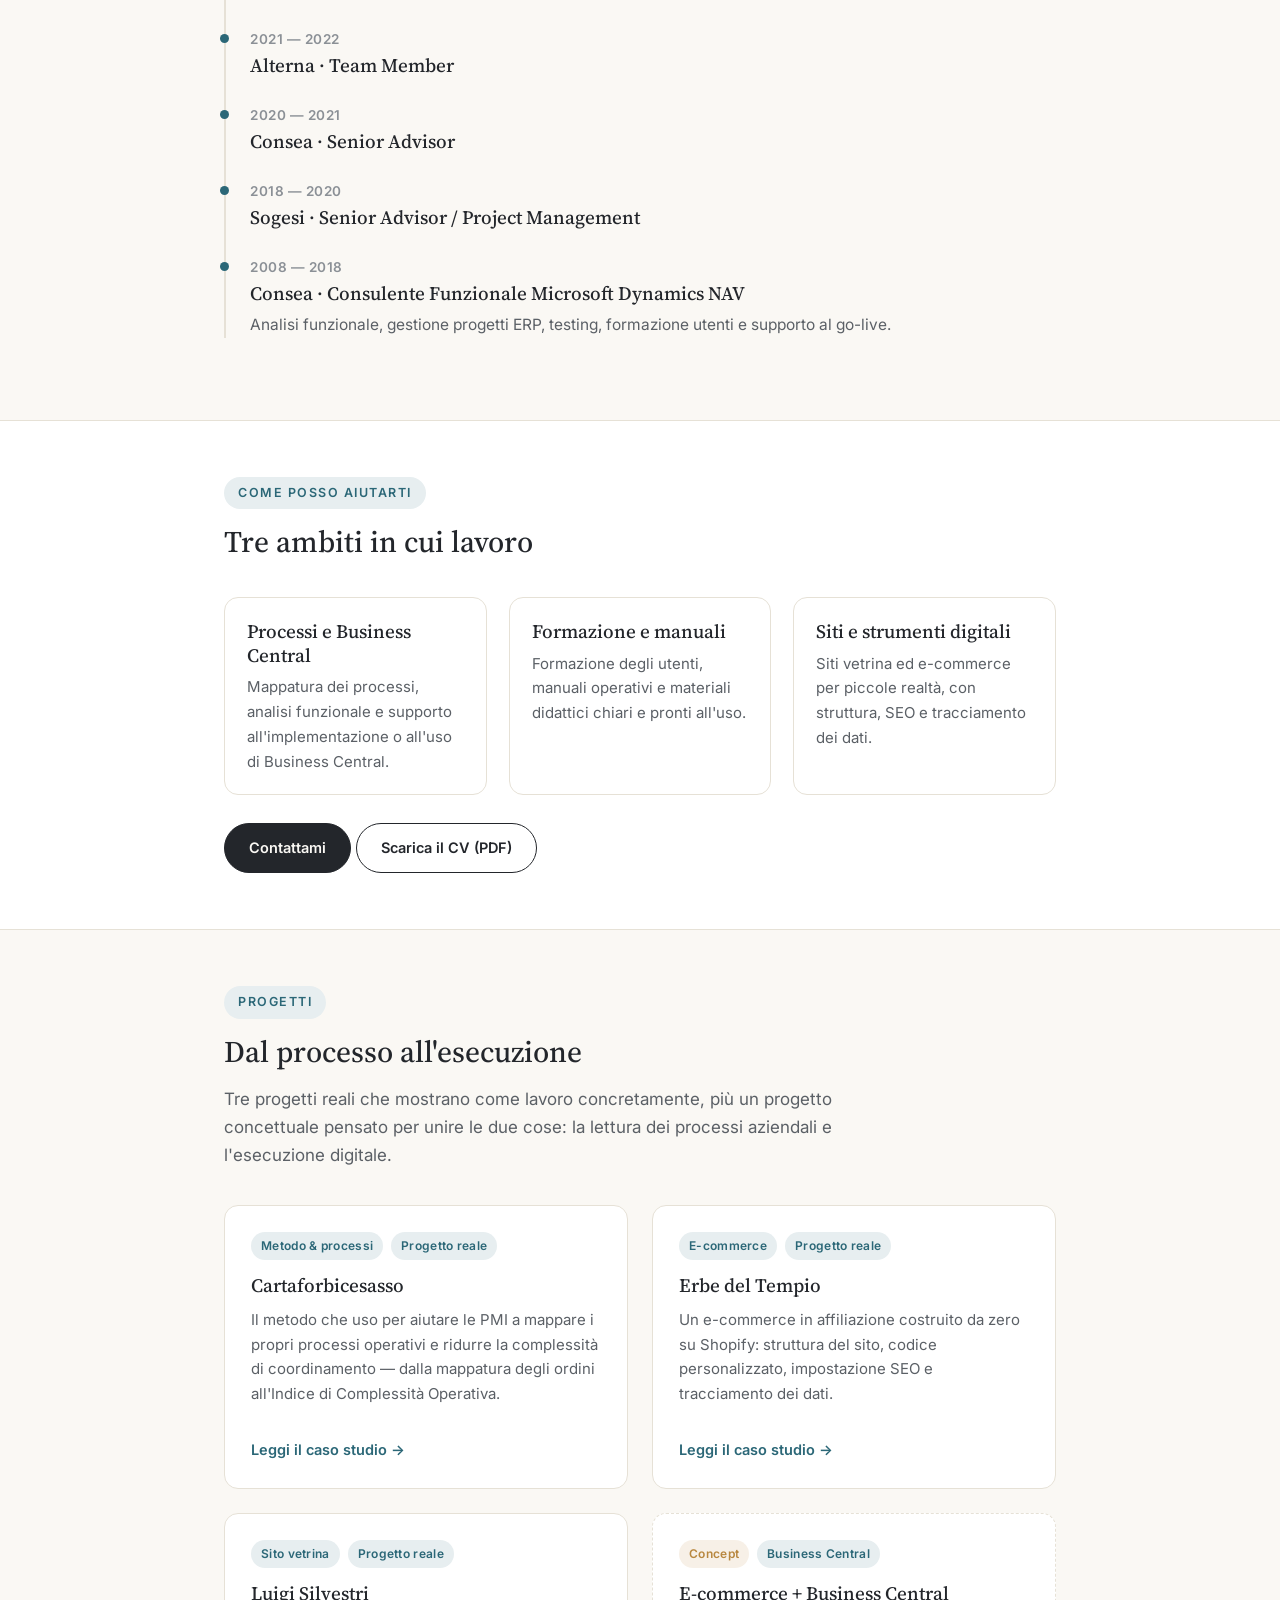
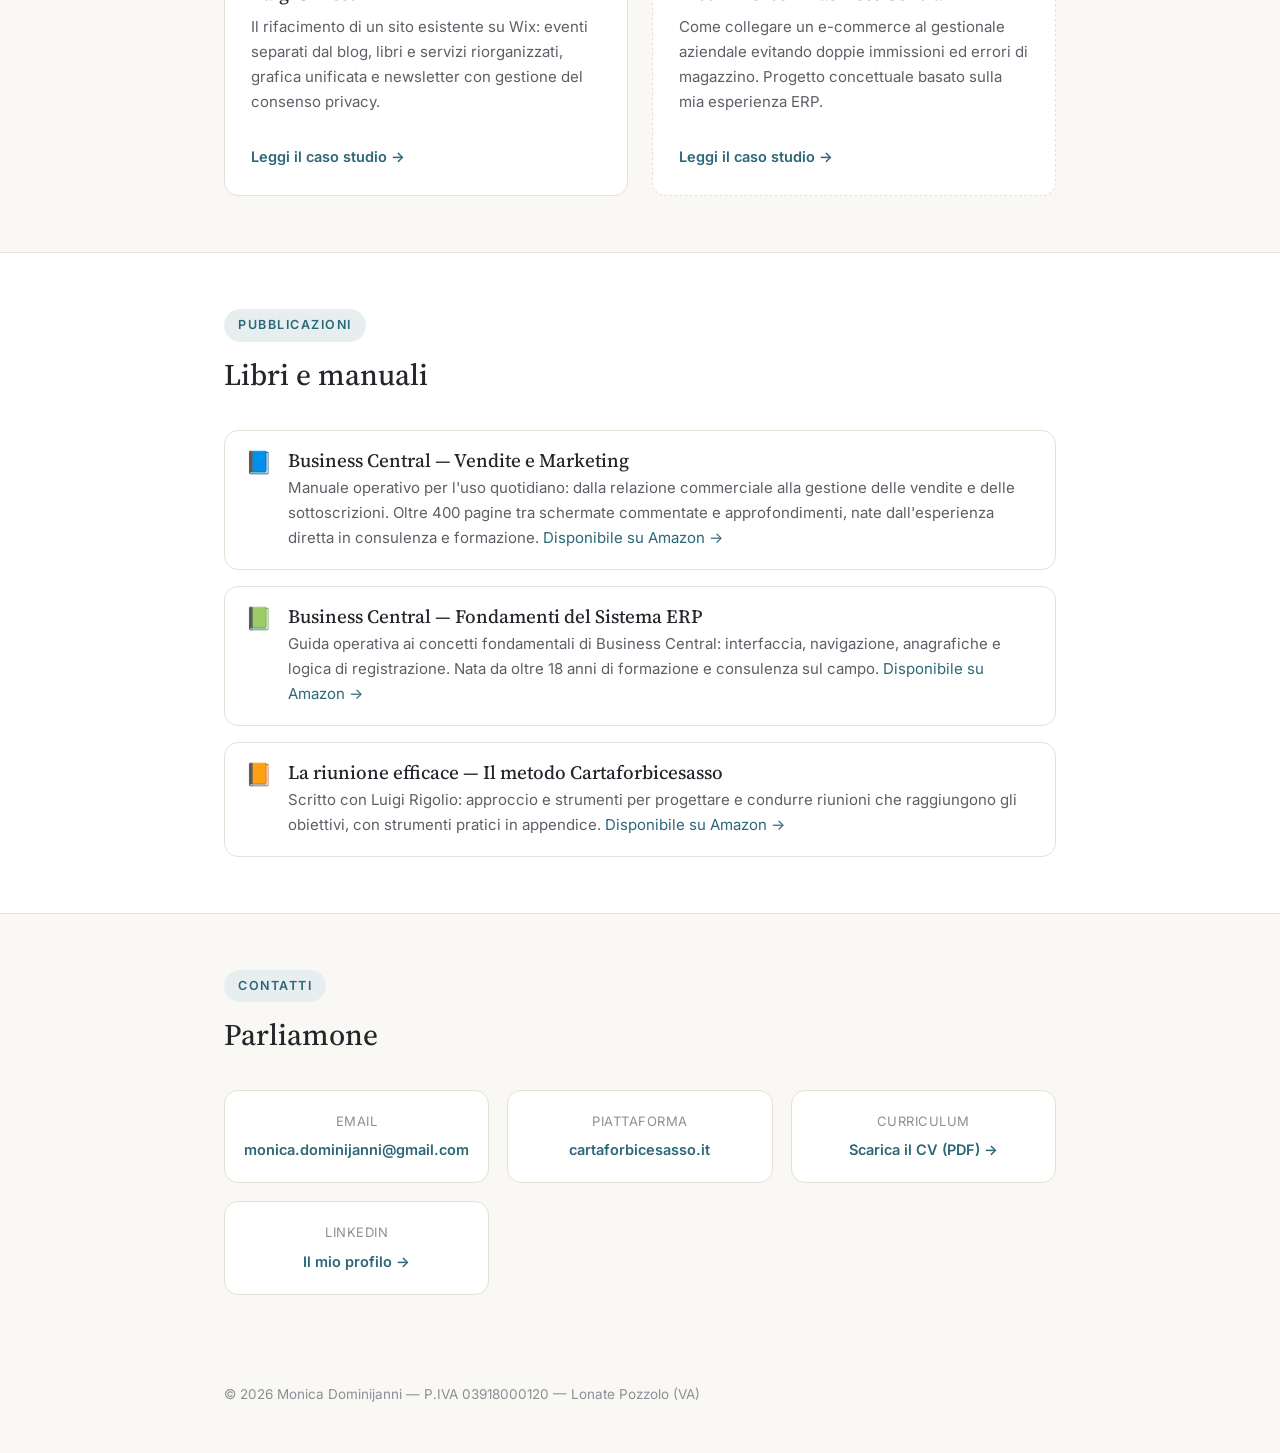
==== commit fd80c3df: "Aggiornamento profilo" ====
--- a/index.html
+++ b/index.html
@@ -3,8 +3,8 @@
 <head>
 <meta charset="UTF-8">
 <meta name="viewport" content="width=device-width, initial-scale=1.0">
-<title>Monica Dominijanni — Consulente ERP &amp; Business Central</title>
-<meta name="description" content="Consulente ERP e Business Central con oltre 18 anni di esperienza. Efficienza dei processi aziendali ed esecuzione digitale per PMI.">
+<title>Monica Dominijanni — Consulente ERP e analista di processi</title>
+<meta name="description" content="Consulente ERP e Business Central con oltre 18 anni di esperienza: analisi dei processi, sviluppo web e formazione per PMI.">
 <link rel="preconnect" href="https://fonts.googleapis.com">
 <link href="https://fonts.googleapis.com/css2?family=Source+Serif+4:wght@500;600&amp;family=Inter:wght@400;500;600;700&amp;display=swap" rel="stylesheet">
 <link rel="stylesheet" href="style.css">
@@ -16,6 +16,7 @@
     <div class="brand">Monica Dominijanni</div>
     <div class="links">
       <a href="#chi-sono">Chi sono</a>
+      <a href="#servizi">Come posso aiutarti</a>
       <a href="#progetti">Progetti</a>
       <a href="#pubblicazioni">Pubblicazioni</a>
       <a href="#contatti">Contatti</a>
@@ -25,9 +26,9 @@
 
 <header class="hero">
   <div class="wrap">
-    <span class="eyebrow">Senior Functional Consultant · ERP &amp; Business Process Advisor · Trainer</span>
+    <span class="eyebrow">Consulente ERP e analista di processi · Sviluppo web · Formazione</span>
     <h1>Porto ordine nei processi aziendali — e, quando serve, li costruisco anche digitalmente.</h1>
-    <p class="lede">Da oltre 18 anni lavoro con sistemi ERP e in particolare con Microsoft Dynamics NAV e Business Central, aiutando le aziende a mappare i propri processi, ridurre la complessità operativa e far comunicare davvero i sistemi che usano ogni giorno. Negli ultimi anni ho affiancato a questa esperienza competenze digitali concrete: siti, e-commerce, SEO e analisi dei dati.</p>
+    <p class="lede">Da oltre 18 anni lavoro con Microsoft Dynamics NAV e Business Central: aiuto le aziende a mappare i processi, ridurre la complessità operativa e far comunicare i sistemi che usano ogni giorno. A questa esperienza ho affiancato competenze digitali concrete (siti, e-commerce, SEO, analisi dei dati) e la formazione degli utenti.</p>
     <div class="cta-row">
       <a href="#progetti" class="btn primary">Vedi i progetti</a>
       <a href="#contatti" class="btn">Contattami</a>
@@ -42,25 +43,33 @@
       <h2>Profilo professionale</h2>
     </div>
     <p>
-      Senior Functional Consultant e Project Manager con oltre 18 anni di esperienza nella consulenza ERP su Microsoft Dynamics NAV e Business Central. Supporto aziende e partner Microsoft nell'analisi dei processi aziendali, nella gestione dei progetti, nella formazione degli utenti e nell'ottimizzazione dei flussi operativi. Dal 2022 lavoro come consulente freelance e sono co-fondatrice di <a href="https://www.cartaforbicesasso.it" target="_blank" rel="noopener">Cartaforbicesasso</a>. Sono autrice di manuali operativi dedicati a Microsoft Dynamics 365 Business Central, e svolgo attività di consulenza, formazione e divulgazione tecnica — inclusa la creazione di strumenti digitali di formazione, come l'app di quiz professionali <a href="levelup-pro.html">LevelUp Pro</a>.
+      Consulente funzionale ERP con oltre 18 anni di esperienza su Microsoft Dynamics NAV e Business Central. Supporto aziende e partner Microsoft nell'analisi dei processi, nella gestione dei progetti, nella formazione degli utenti e nell'ottimizzazione dei flussi operativi. Dal 2022 sono consulente freelance e cofondatrice della piattaforma <a href="https://www.cartaforbicesasso.it" target="_blank" rel="noopener">Cartaforbicesasso</a>. Sono autrice di manuali operativi su Microsoft Dynamics 365 Business Central e di un libro sulla conduzione delle riunioni; creo anche strumenti digitali di formazione, come un'app di quiz professionali in fase di pubblicazione.
     </p>
 
     <div class="skills-grid">
       <div class="skill-card">
         <h3>ERP &amp; Business Central</h3>
-        <p>Functional analysis, gap analysis, solution design, implementazione e formazione su Microsoft Dynamics NAV e Business Central.</p>
+        <p>Functional analysis, gap analysis, solution design, implementazione e supporto su Microsoft Dynamics NAV e Business Central.</p>
+      </div>
+      <div class="skill-card">
+        <h3>Processi aziendali</h3>
+        <p>Vendite, acquisti, produzione, magazzino, logistica, commesse, spedizioni, MES, WMS.</p>
       </div>
       <div class="skill-card">
         <h3>Project management</h3>
         <p>Project planning, SAL e coordinamento progetto, testing, go live e supporto post avviamento.</p>
       </div>
       <div class="skill-card">
-        <h3>Processi aziendali</h3>
-        <p>Vendite, acquisti, produzione, magazzino, logistica, commesse, spedizioni, MES, WMS.</p>
-      </div>
-      <div class="skill-card">
-        <h3>Esecuzione digitale</h3>
-        <p>Canva, Figma, strumenti AI (Lovable e altri), creazione siti ed e-commerce, SEO e analisi dei dati.</p>
+        <h3>Formazione e documentazione</h3>
+        <p>Formazione degli utenti, manuali operativi, materiali didattici e strumenti di formazione digitali.</p>
+      </div>
+      <div class="skill-card">
+        <h3>Web ed e-commerce</h3>
+        <p>Creazione di siti ed e-commerce, SEO e analisi dei dati.</p>
+      </div>
+      <div class="skill-card">
+        <h3>Design e strumenti AI</h3>
+        <p>Canva, Figma, Lovable e altri strumenti AI, appresi in autonomia e usati ogni giorno nei progetti.</p>
       </div>
     </div>
 
@@ -68,18 +77,57 @@
       <div class="timeline-item">
         <div class="when">2022 — Oggi</div>
         <h3>Consulente ERP freelance</h3>
-        <p>Supporto ad aziende, professionisti e partner Microsoft nella consulenza funzionale ERP, nella gestione progettuale e nella formazione degli utenti; co-fondatrice di Cartaforbicesasso.</p>
-      </div>
-      <div class="timeline-item">
-        <div class="when">2008 — 2022</div>
-        <h3>Esperienza in società di consulenza ERP</h3>
-        <p>Percorso di crescita professionale in società specializzate in Microsoft Dynamics NAV e Business Central (Consea, Sogesi, Alterna): da Functional Consultant a Senior Advisor, Senior Functional Consultant e Project Manager. Analisi funzionale, gestione progetti ERP, testing, formazione utenti, supporto al go-live.</p>
-      </div>
-    </div>
-  </div>
-</section>
-
-<section id="progetti" class="alt">
+        <p>Consulenza funzionale, gestione progetti e formazione degli utenti per aziende, professionisti e partner Microsoft. Cofondatrice della piattaforma Cartaforbicesasso.</p>
+      </div>
+      <div class="timeline-item">
+        <div class="when">2021 — 2022</div>
+        <h3>Alterna · Team Member</h3>
+      </div>
+      <div class="timeline-item">
+        <div class="when">2020 — 2021</div>
+        <h3>Consea · Senior Advisor</h3>
+      </div>
+      <div class="timeline-item">
+        <div class="when">2018 — 2020</div>
+        <h3>Sogesi · Senior Advisor / Project Management</h3>
+      </div>
+      <div class="timeline-item">
+        <div class="when">2008 — 2018</div>
+        <h3>Consea · Consulente Funzionale Microsoft Dynamics NAV</h3>
+        <p>Analisi funzionale, gestione progetti ERP, testing, formazione utenti e supporto al go-live.</p>
+      </div>
+    </div>
+  </div>
+</section>
+
+<section id="servizi" class="alt">
+  <div class="wrap">
+    <div class="section-head">
+      <span class="eyebrow">Come posso aiutarti</span>
+      <h2>Tre ambiti in cui lavoro</h2>
+    </div>
+    <div class="skills-grid">
+      <div class="skill-card">
+        <h3>Processi e Business Central</h3>
+        <p>Mappatura dei processi, analisi funzionale e supporto all'implementazione o all'uso di Business Central.</p>
+      </div>
+      <div class="skill-card">
+        <h3>Formazione e manuali</h3>
+        <p>Formazione degli utenti, manuali operativi e materiali didattici chiari e pronti all'uso.</p>
+      </div>
+      <div class="skill-card">
+        <h3>Siti e strumenti digitali</h3>
+        <p>Siti vetrina ed e-commerce per piccole realtà, con struttura, SEO e tracciamento dei dati.</p>
+      </div>
+    </div>
+    <div class="cta-row" style="margin-top:28px;">
+      <a href="#contatti" class="btn primary">Contattami</a>
+      <a href="assets/CV_Monica_Dominijanni.pdf" class="btn" target="_blank" rel="noopener">Scarica il CV (PDF)</a>
+    </div>
+  </div>
+</section>
+
+<section id="progetti">
   <div class="wrap">
     <div class="section-head">
       <span class="eyebrow">Progetti</span>
@@ -119,11 +167,11 @@
   </div>
 </section>
 
-<section id="pubblicazioni">
+<section id="pubblicazioni" class="alt">
   <div class="wrap">
     <div class="section-head">
       <span class="eyebrow">Pubblicazioni</span>
-      <h2>Libri su Business Central</h2>
+      <h2>Libri e manuali</h2>
     </div>
     <div class="pub-list">
       <div class="pub-item">
@@ -151,7 +199,7 @@
   </div>
 </section>
 
-<section id="contatti" class="alt">
+<section id="contatti">
   <div class="wrap">
     <div class="section-head">
       <span class="eyebrow">Contatti</span>
@@ -163,8 +211,12 @@
         <div class="value"><a href="mailto:monica.dominijanni@gmail.com">monica.dominijanni@gmail.com</a></div>
       </div>
       <div class="contact-item">
-        <div class="label">Consulenza</div>
+        <div class="label">Piattaforma</div>
         <div class="value"><a href="https://www.cartaforbicesasso.it" target="_blank" rel="noopener">cartaforbicesasso.it</a></div>
+      </div>
+      <div class="contact-item">
+        <div class="label">Curriculum</div>
+        <div class="value"><a href="assets/CV_Monica_Dominijanni.pdf" target="_blank" rel="noopener">Scarica il CV (PDF) →</a></div>
       </div>
       <div class="contact-item">
         <div class="label">LinkedIn</div>
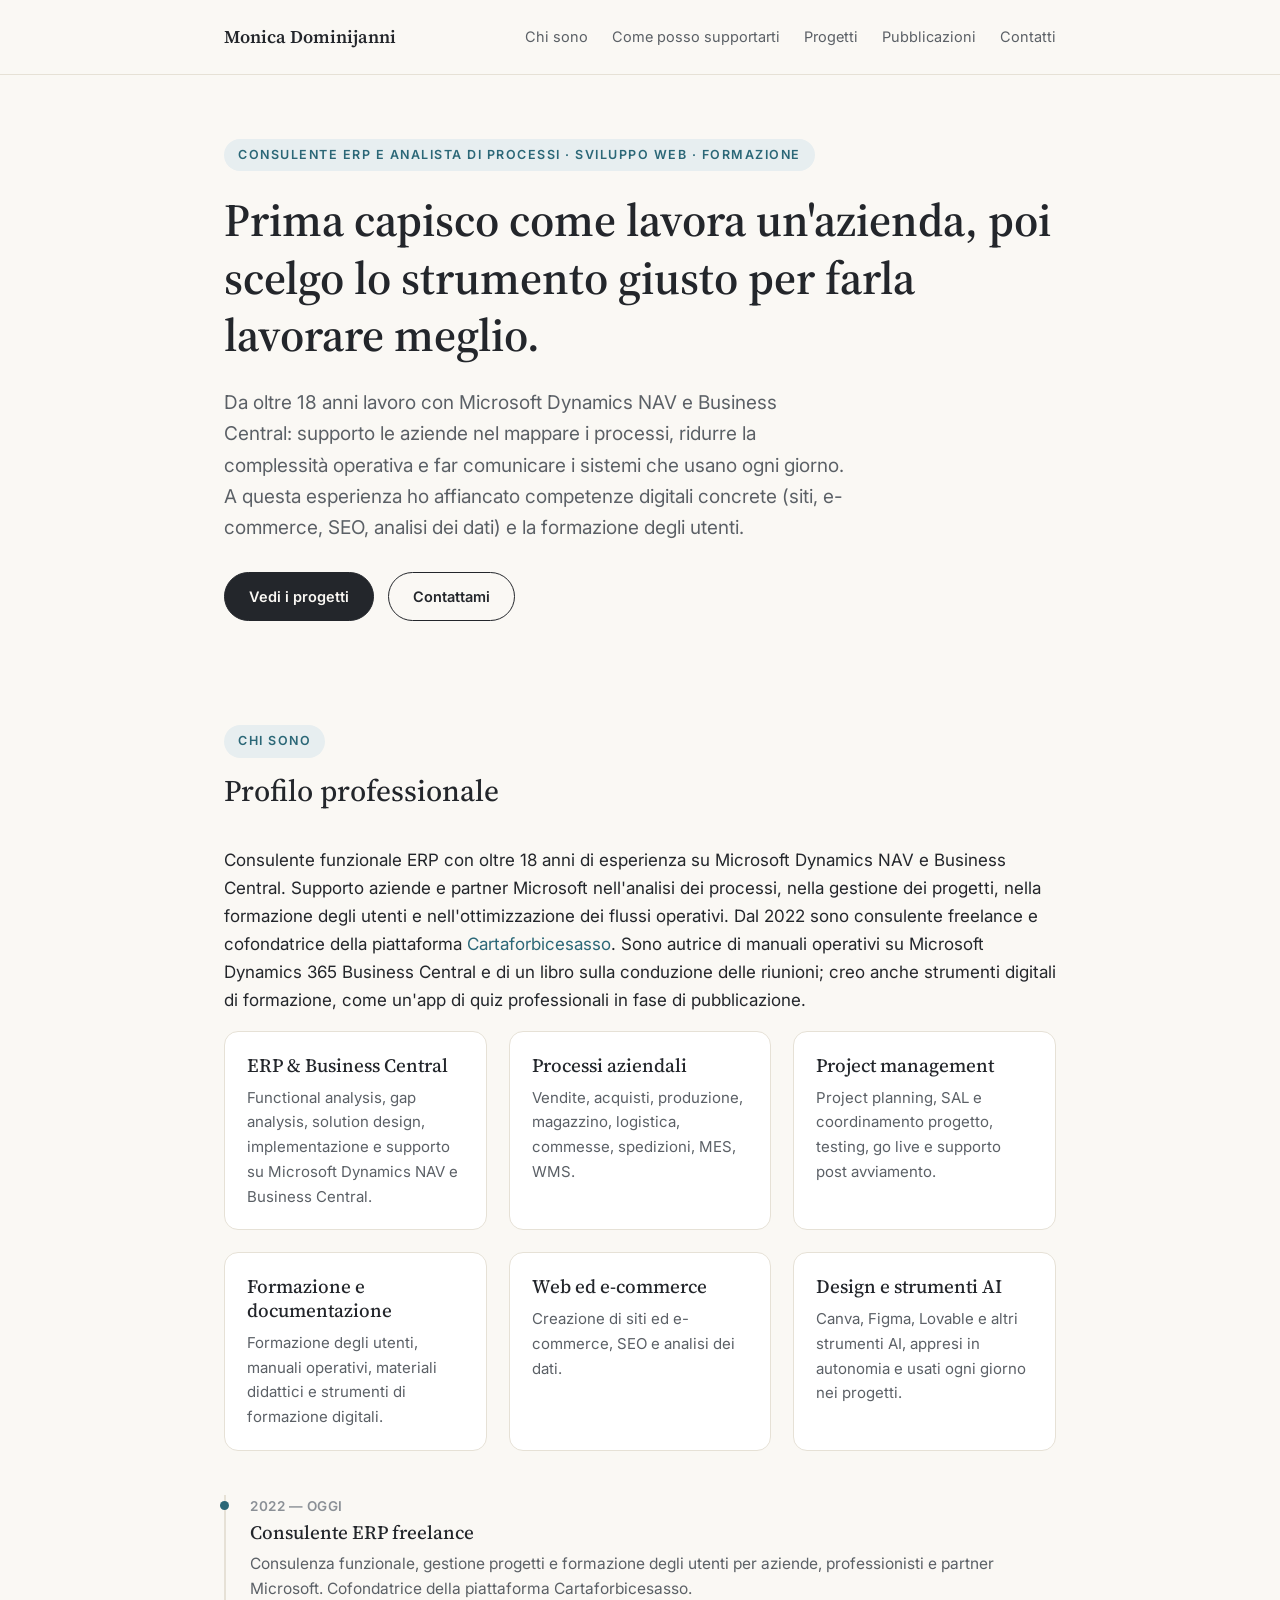
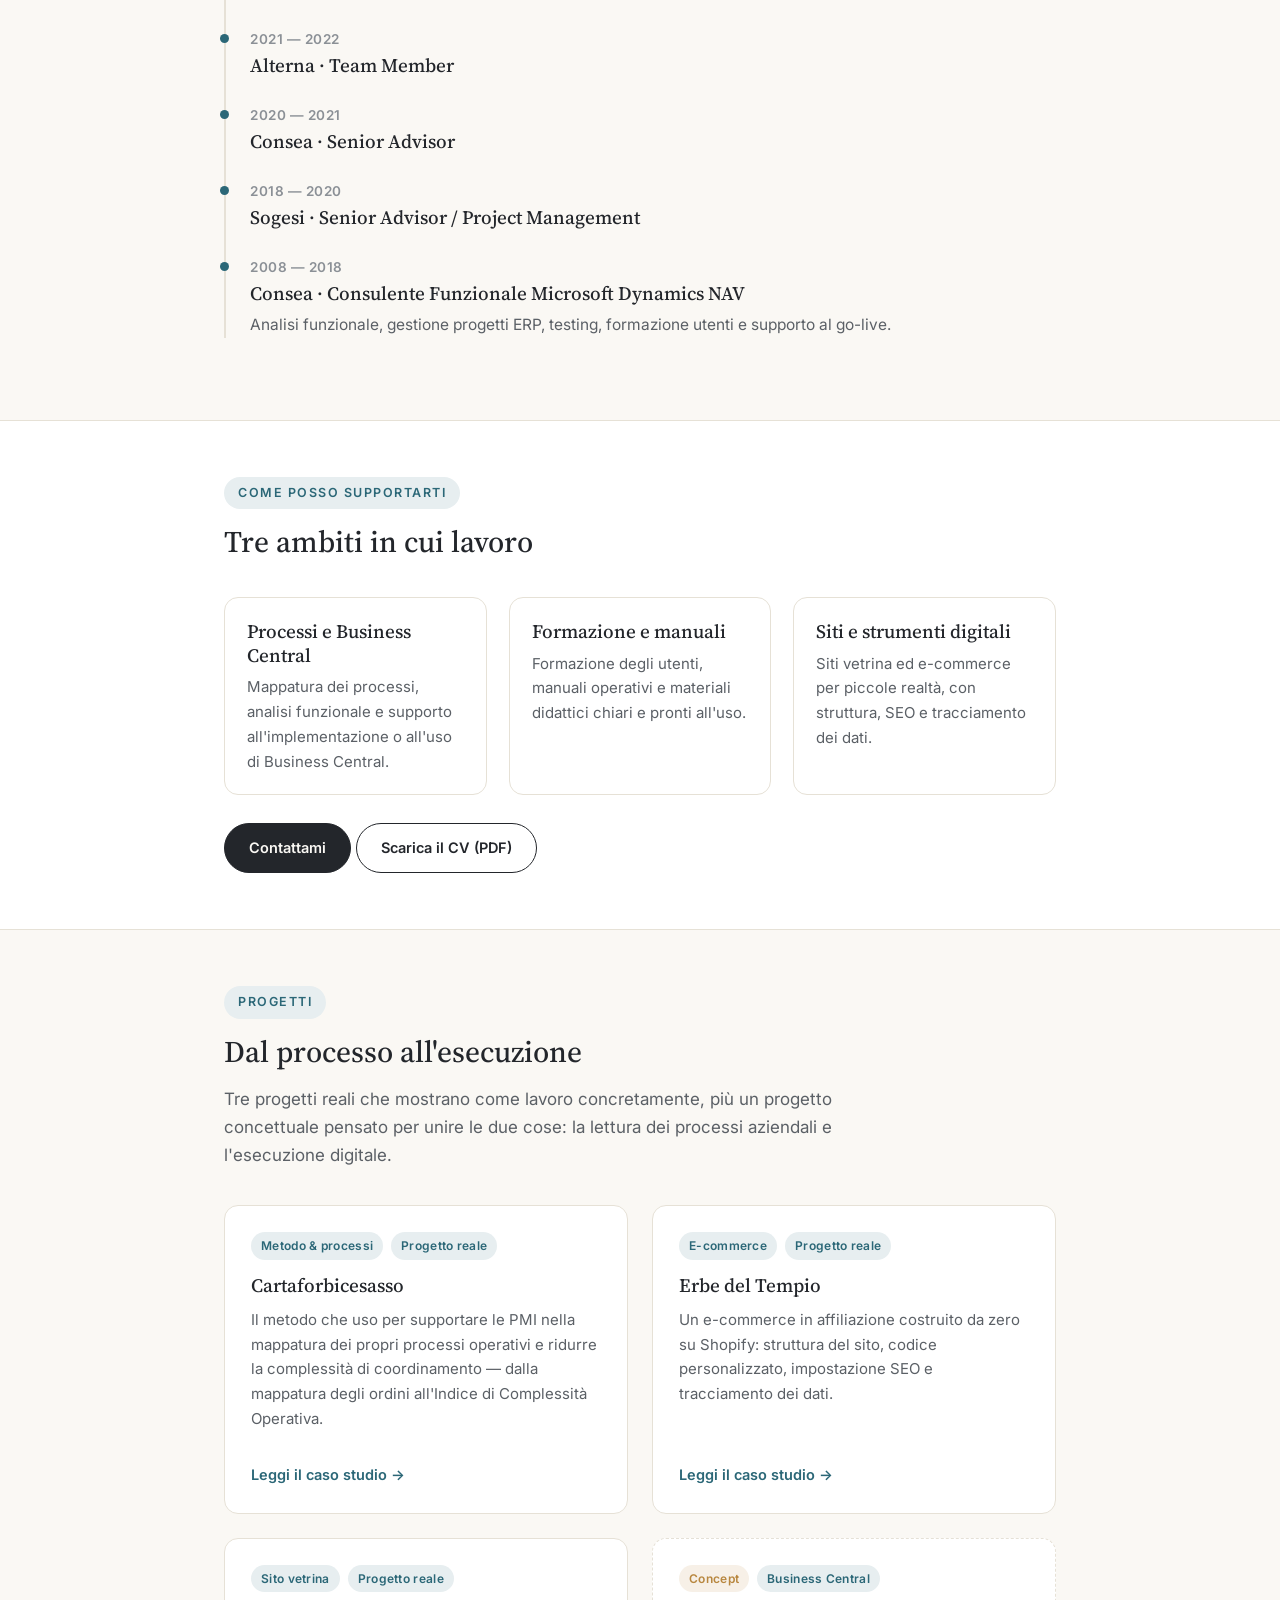
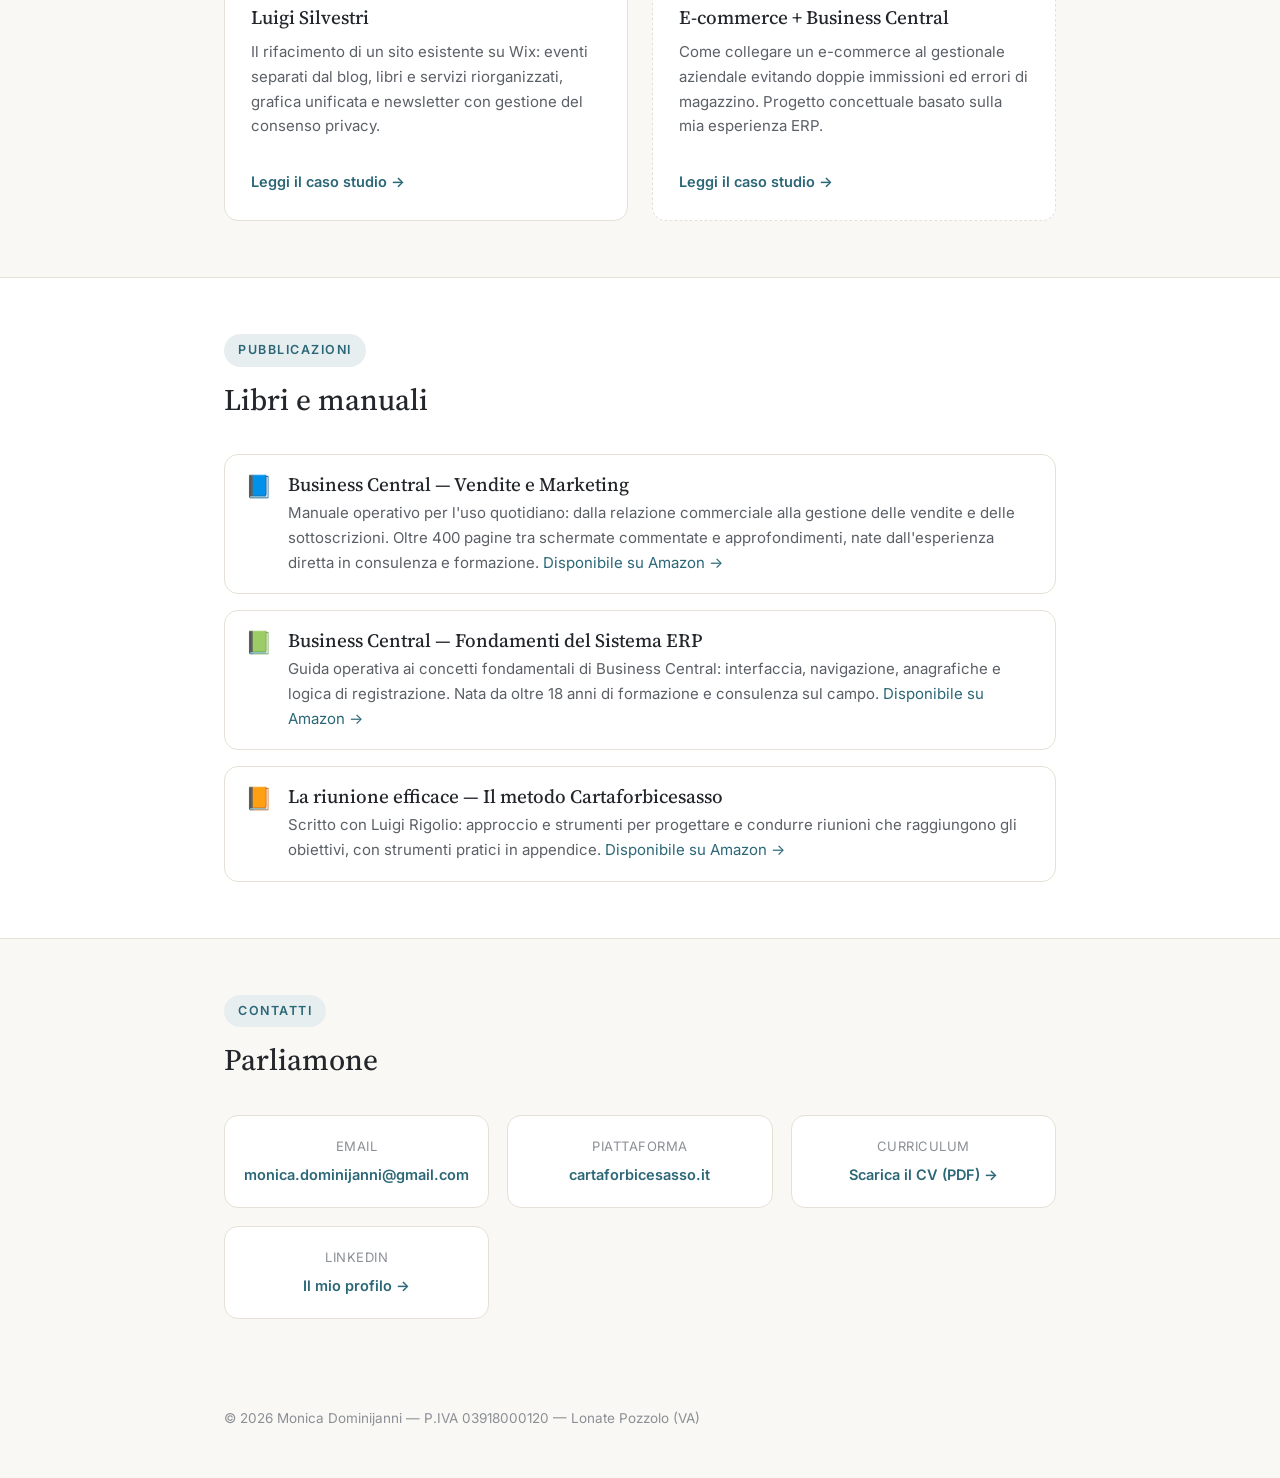
==== commit cff422a6: "Aggiornamento profilo" ====
--- a/index.html
+++ b/index.html
@@ -16,7 +16,7 @@
     <div class="brand">Monica Dominijanni</div>
     <div class="links">
       <a href="#chi-sono">Chi sono</a>
-      <a href="#servizi">Come posso aiutarti</a>
+      <a href="#servizi">Come posso supportarti</a>
       <a href="#progetti">Progetti</a>
       <a href="#pubblicazioni">Pubblicazioni</a>
       <a href="#contatti">Contatti</a>
@@ -27,8 +27,8 @@
 <header class="hero">
   <div class="wrap">
     <span class="eyebrow">Consulente ERP e analista di processi · Sviluppo web · Formazione</span>
-    <h1>Porto ordine nei processi aziendali — e, quando serve, li costruisco anche digitalmente.</h1>
-    <p class="lede">Da oltre 18 anni lavoro con Microsoft Dynamics NAV e Business Central: aiuto le aziende a mappare i processi, ridurre la complessità operativa e far comunicare i sistemi che usano ogni giorno. A questa esperienza ho affiancato competenze digitali concrete (siti, e-commerce, SEO, analisi dei dati) e la formazione degli utenti.</p>
+    <h1>Prima capisco come lavora un'azienda, poi scelgo lo strumento giusto per farla lavorare meglio.</h1>
+    <p class="lede">Da oltre 18 anni lavoro con Microsoft Dynamics NAV e Business Central: supporto le aziende nel mappare i processi, ridurre la complessità operativa e far comunicare i sistemi che usano ogni giorno. A questa esperienza ho affiancato competenze digitali concrete (siti, e-commerce, SEO, analisi dei dati) e la formazione degli utenti.</p>
     <div class="cta-row">
       <a href="#progetti" class="btn primary">Vedi i progetti</a>
       <a href="#contatti" class="btn">Contattami</a>
@@ -103,7 +103,7 @@
 <section id="servizi" class="alt">
   <div class="wrap">
     <div class="section-head">
-      <span class="eyebrow">Come posso aiutarti</span>
+      <span class="eyebrow">Come posso supportarti</span>
       <h2>Tre ambiti in cui lavoro</h2>
     </div>
     <div class="skills-grid">
@@ -139,7 +139,7 @@
       <div class="project-card">
         <div class="tag-row"><span class="tag">Metodo &amp; processi</span><span class="tag">Progetto reale</span></div>
         <h3>Cartaforbicesasso</h3>
-        <p>Il metodo che uso per aiutare le PMI a mappare i propri processi operativi e ridurre la complessità di coordinamento — dalla mappatura degli ordini all'Indice di Complessità Operativa.</p>
+        <p>Il metodo che uso per supportare le PMI nella mappatura dei propri processi operativi e ridurre la complessità di coordinamento — dalla mappatura degli ordini all'Indice di Complessità Operativa.</p>
         <a class="read-more" href="progetti/cartaforbicesasso.html">Leggi il caso studio →</a>
       </div>
 
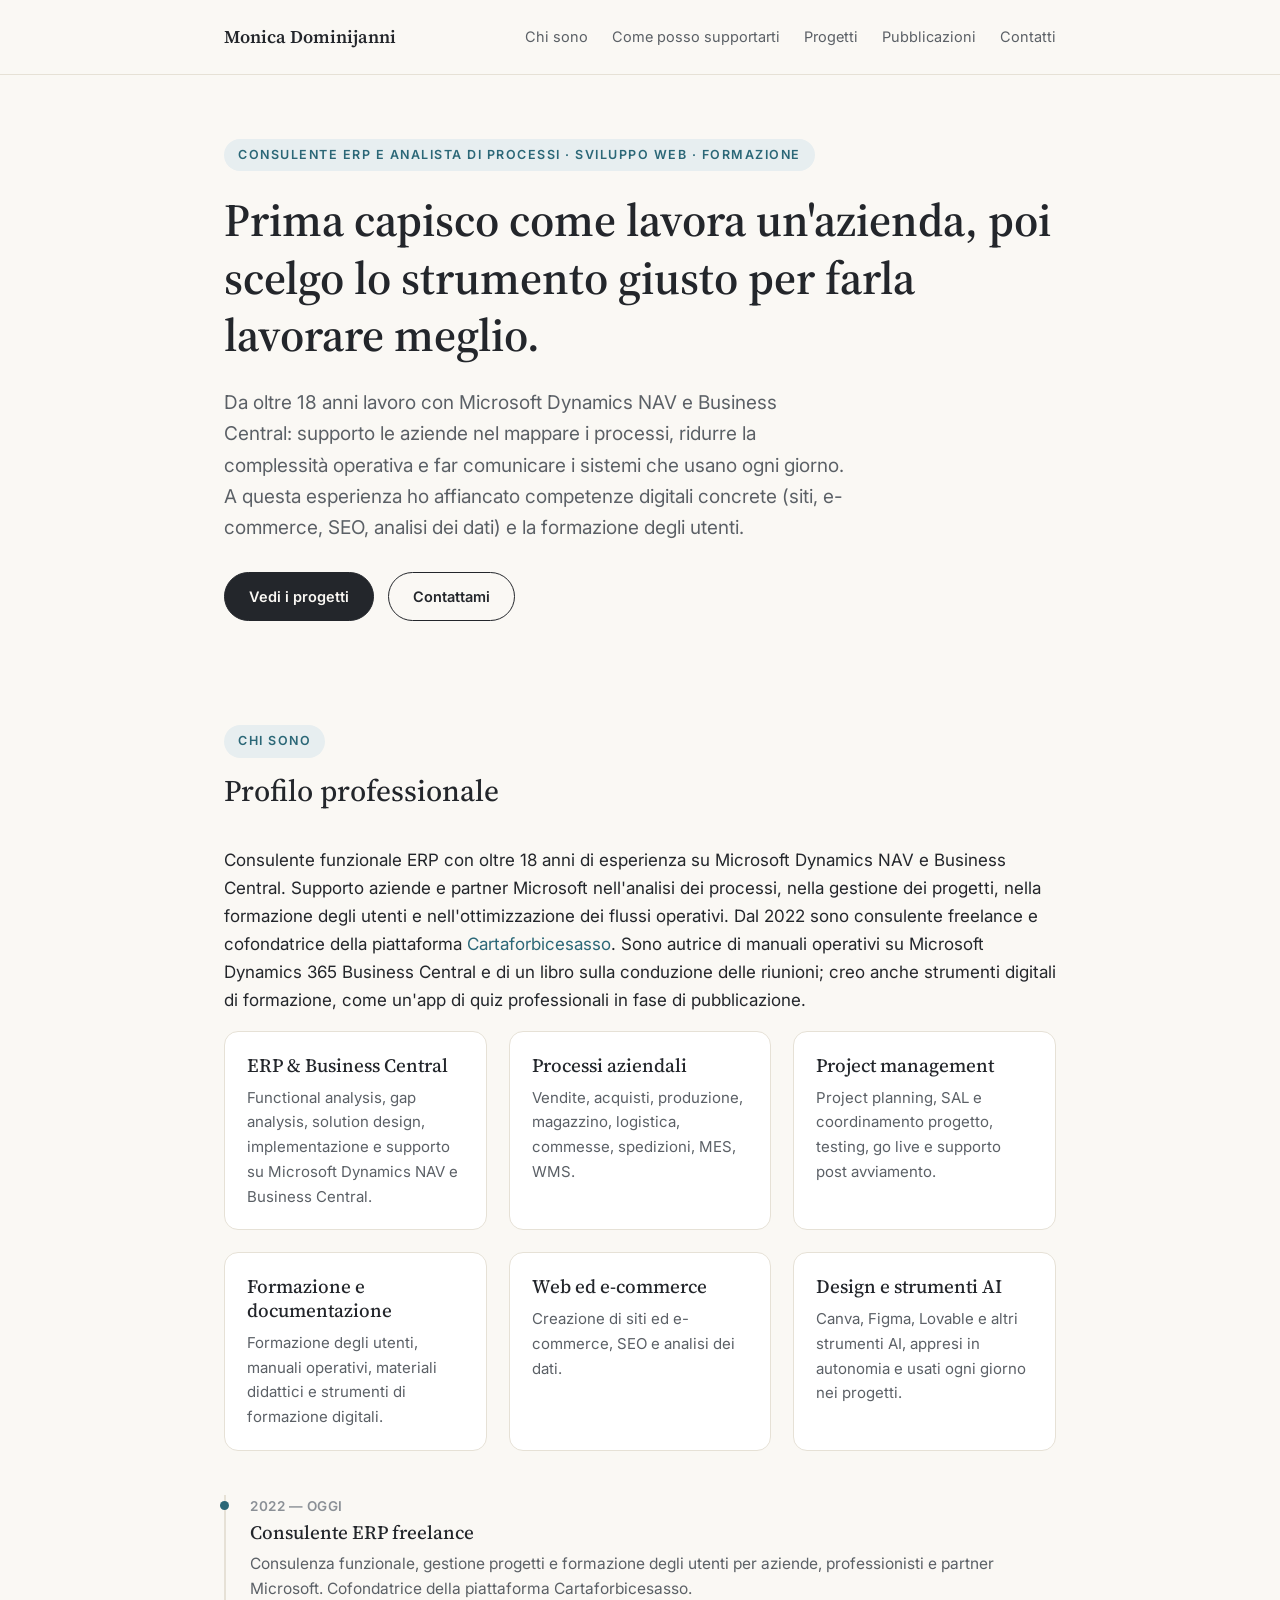
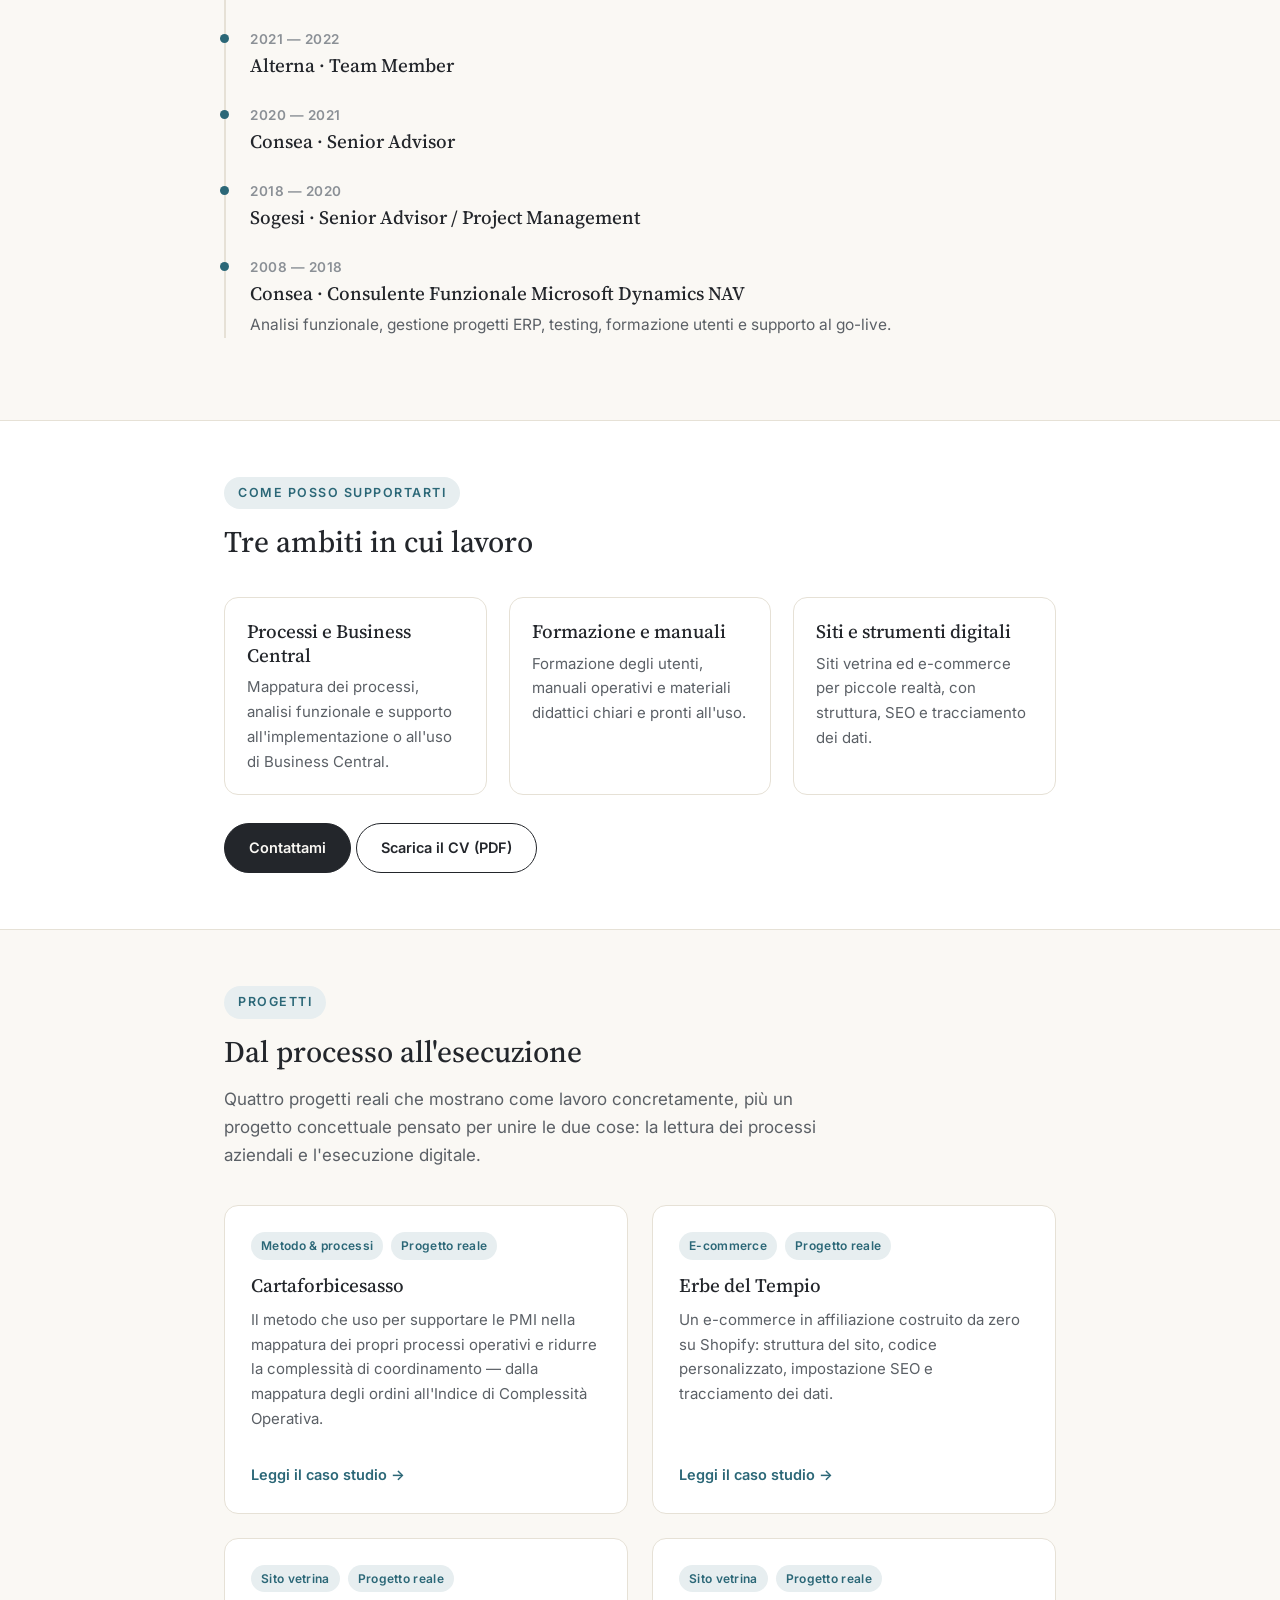
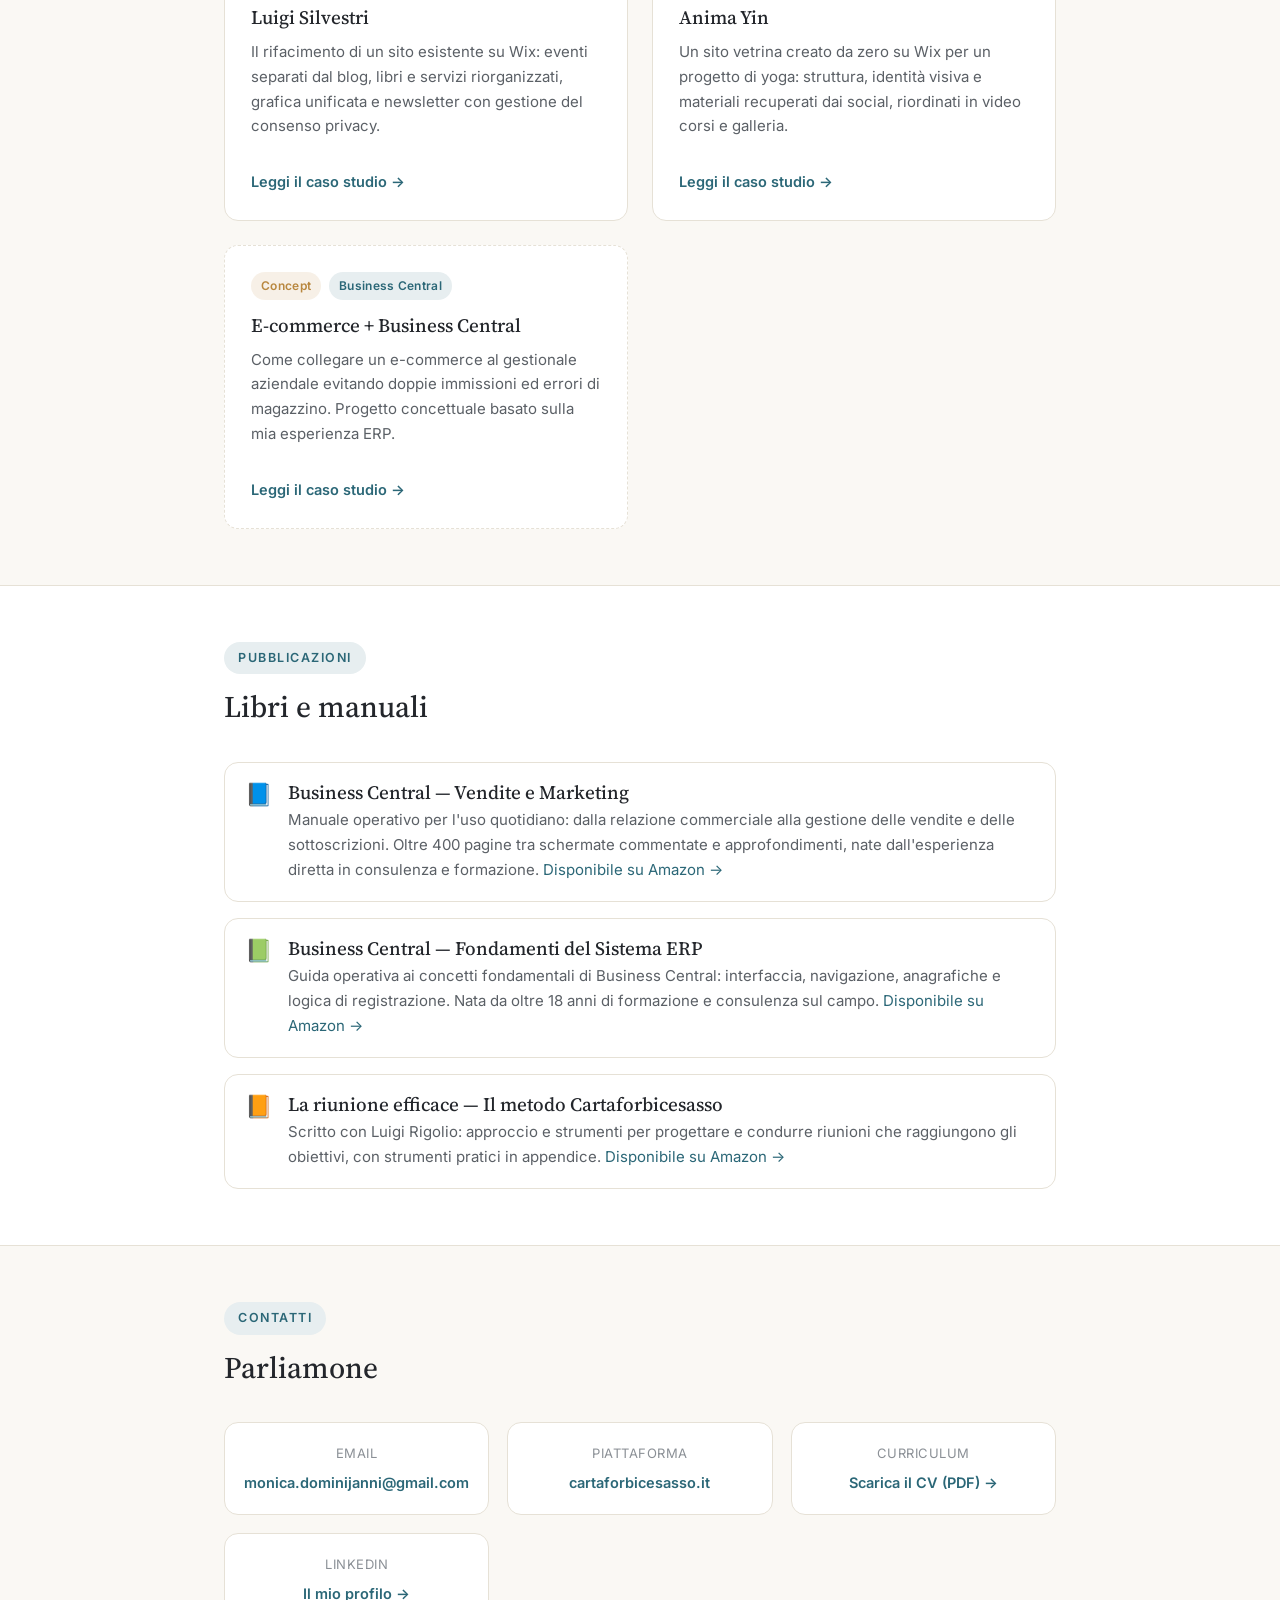
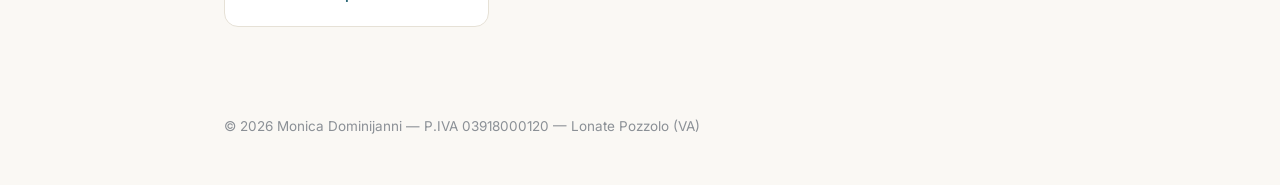
==== commit e4048533: "Add files via upload aggiornamento animayin" ====
--- a/index.html
+++ b/index.html
@@ -132,7 +132,7 @@
     <div class="section-head">
       <span class="eyebrow">Progetti</span>
       <h2>Dal processo all'esecuzione</h2>
-      <p style="color:var(--ink-soft); max-width:640px;">Tre progetti reali che mostrano come lavoro concretamente, più un progetto concettuale pensato per unire le due cose: la lettura dei processi aziendali e l'esecuzione digitale.</p>
+      <p style="color:var(--ink-soft); max-width:640px;">Quattro progetti reali che mostrano come lavoro concretamente, più un progetto concettuale pensato per unire le due cose: la lettura dei processi aziendali e l'esecuzione digitale.</p>
     </div>
 
     <div class="project-grid" style="grid-template-columns: repeat(auto-fit, minmax(340px, 1fr));">
@@ -155,6 +155,13 @@
         <h3>Luigi Silvestri</h3>
         <p>Il rifacimento di un sito esistente su Wix: eventi separati dal blog, libri e servizi riorganizzati, grafica unificata e newsletter con gestione del consenso privacy.</p>
         <a class="read-more" href="progetti/luigi-silvestri.html">Leggi il caso studio →</a>
+      </div>
+
+      <div class="project-card">
+        <div class="tag-row"><span class="tag">Sito vetrina</span><span class="tag">Progetto reale</span></div>
+        <h3>Anima Yin</h3>
+        <p>Un sito vetrina creato da zero su Wix per un progetto di yoga: struttura, identità visiva e materiali recuperati dai social, riordinati in video corsi e galleria.</p>
+        <a class="read-more" href="progetti/anima-yin.html">Leggi il caso studio →</a>
       </div>
 
       <div class="project-card concept">
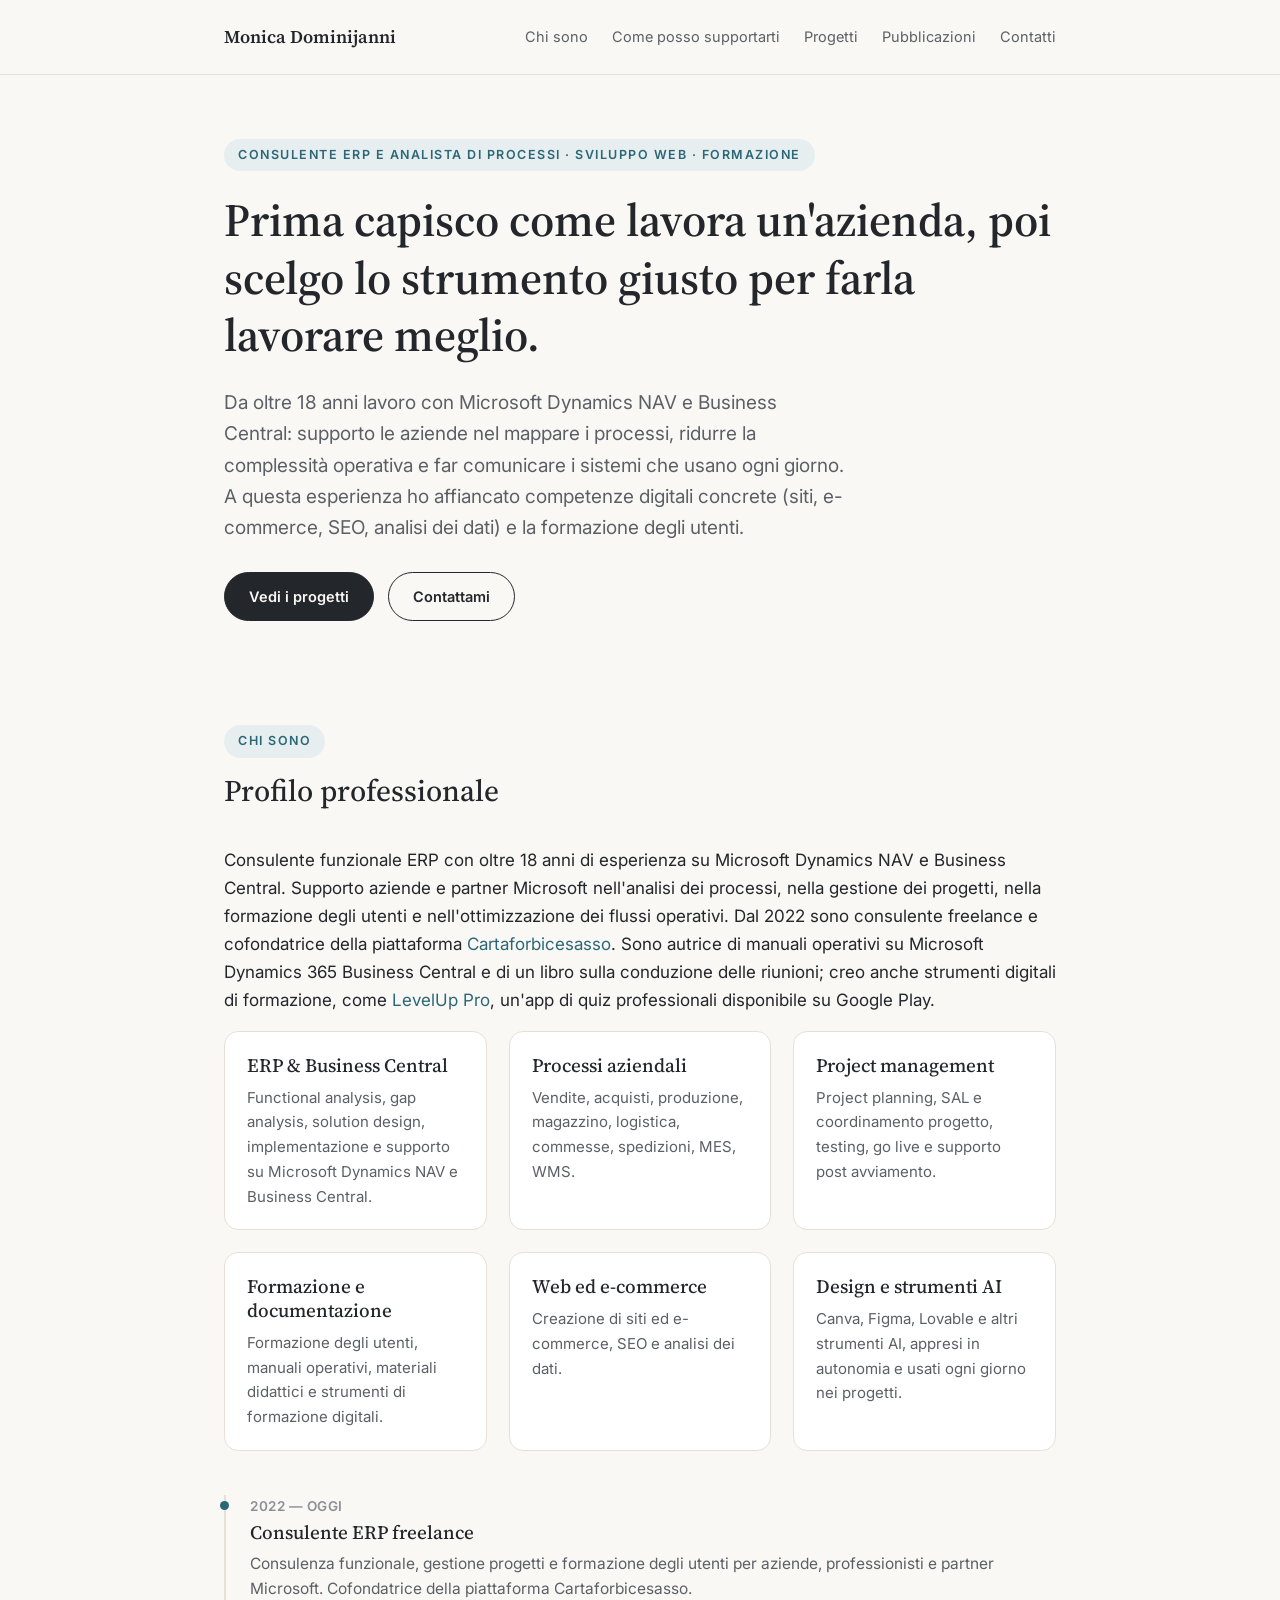
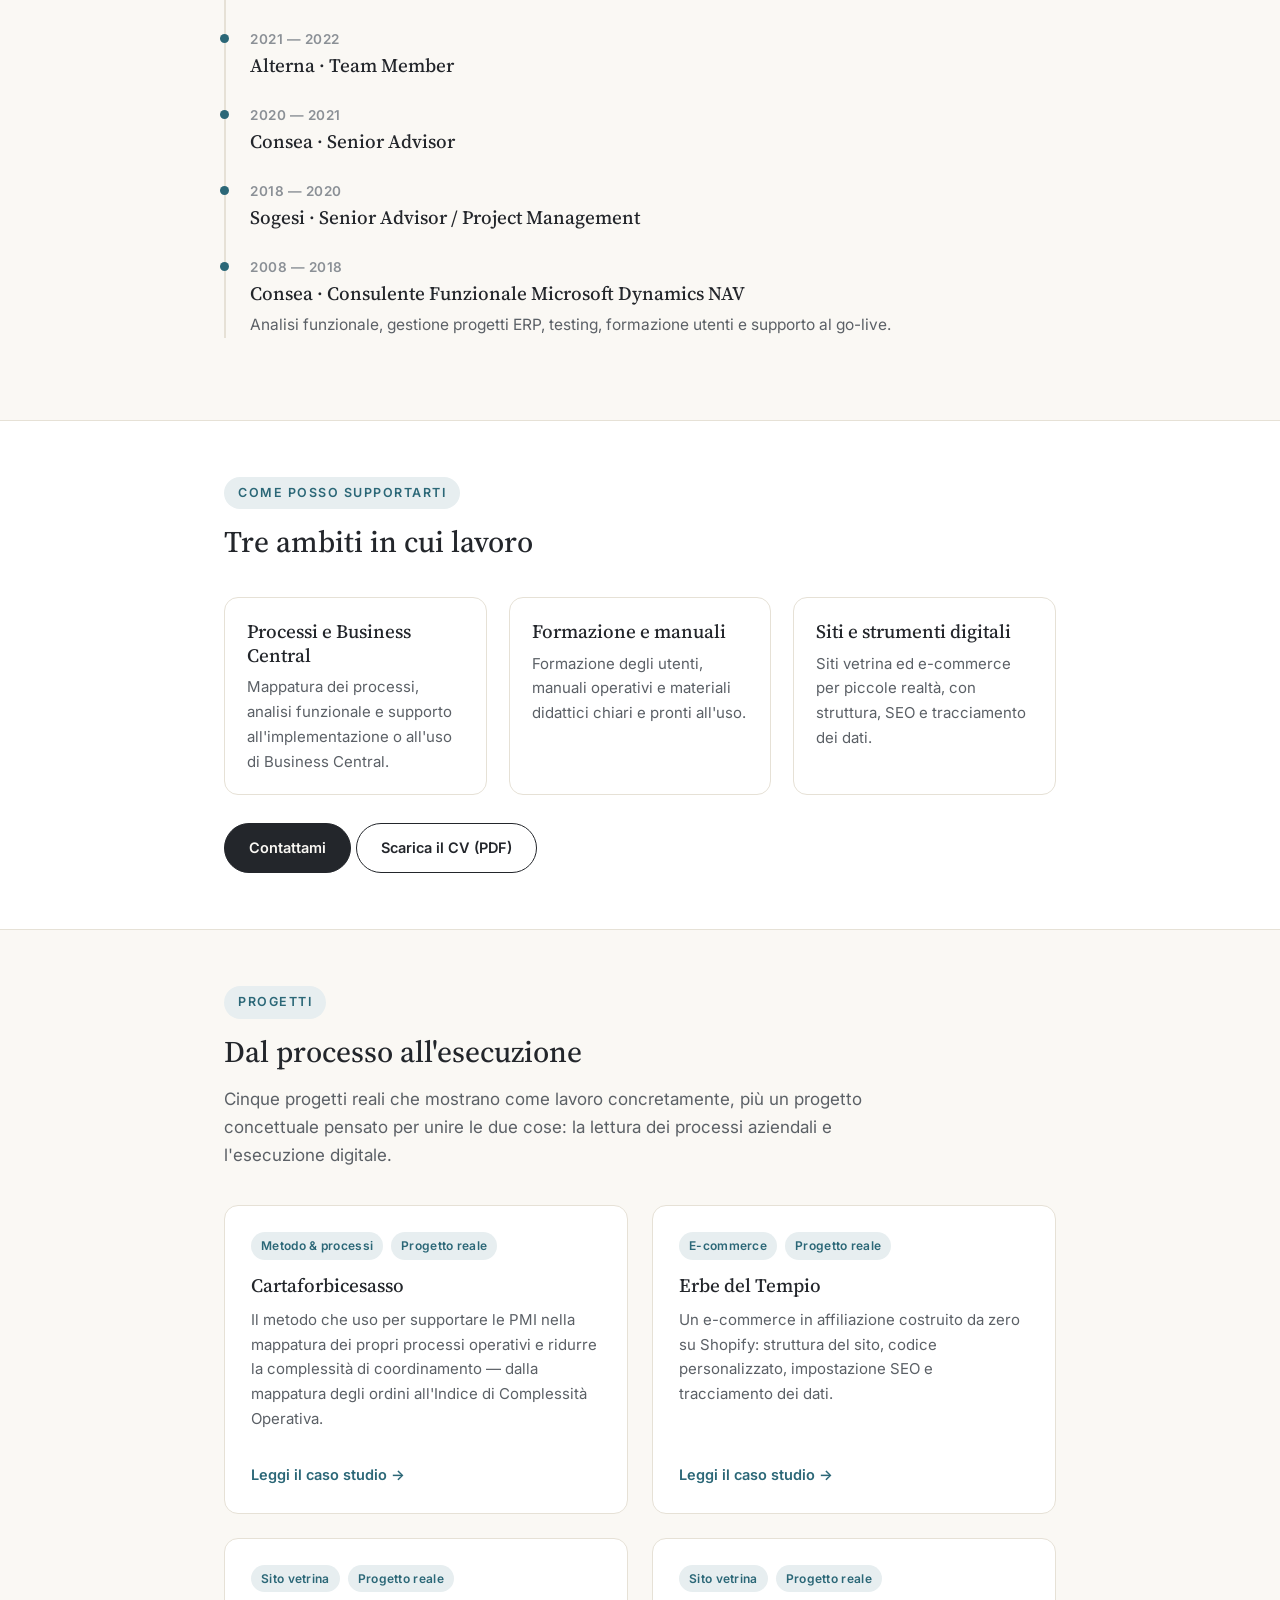
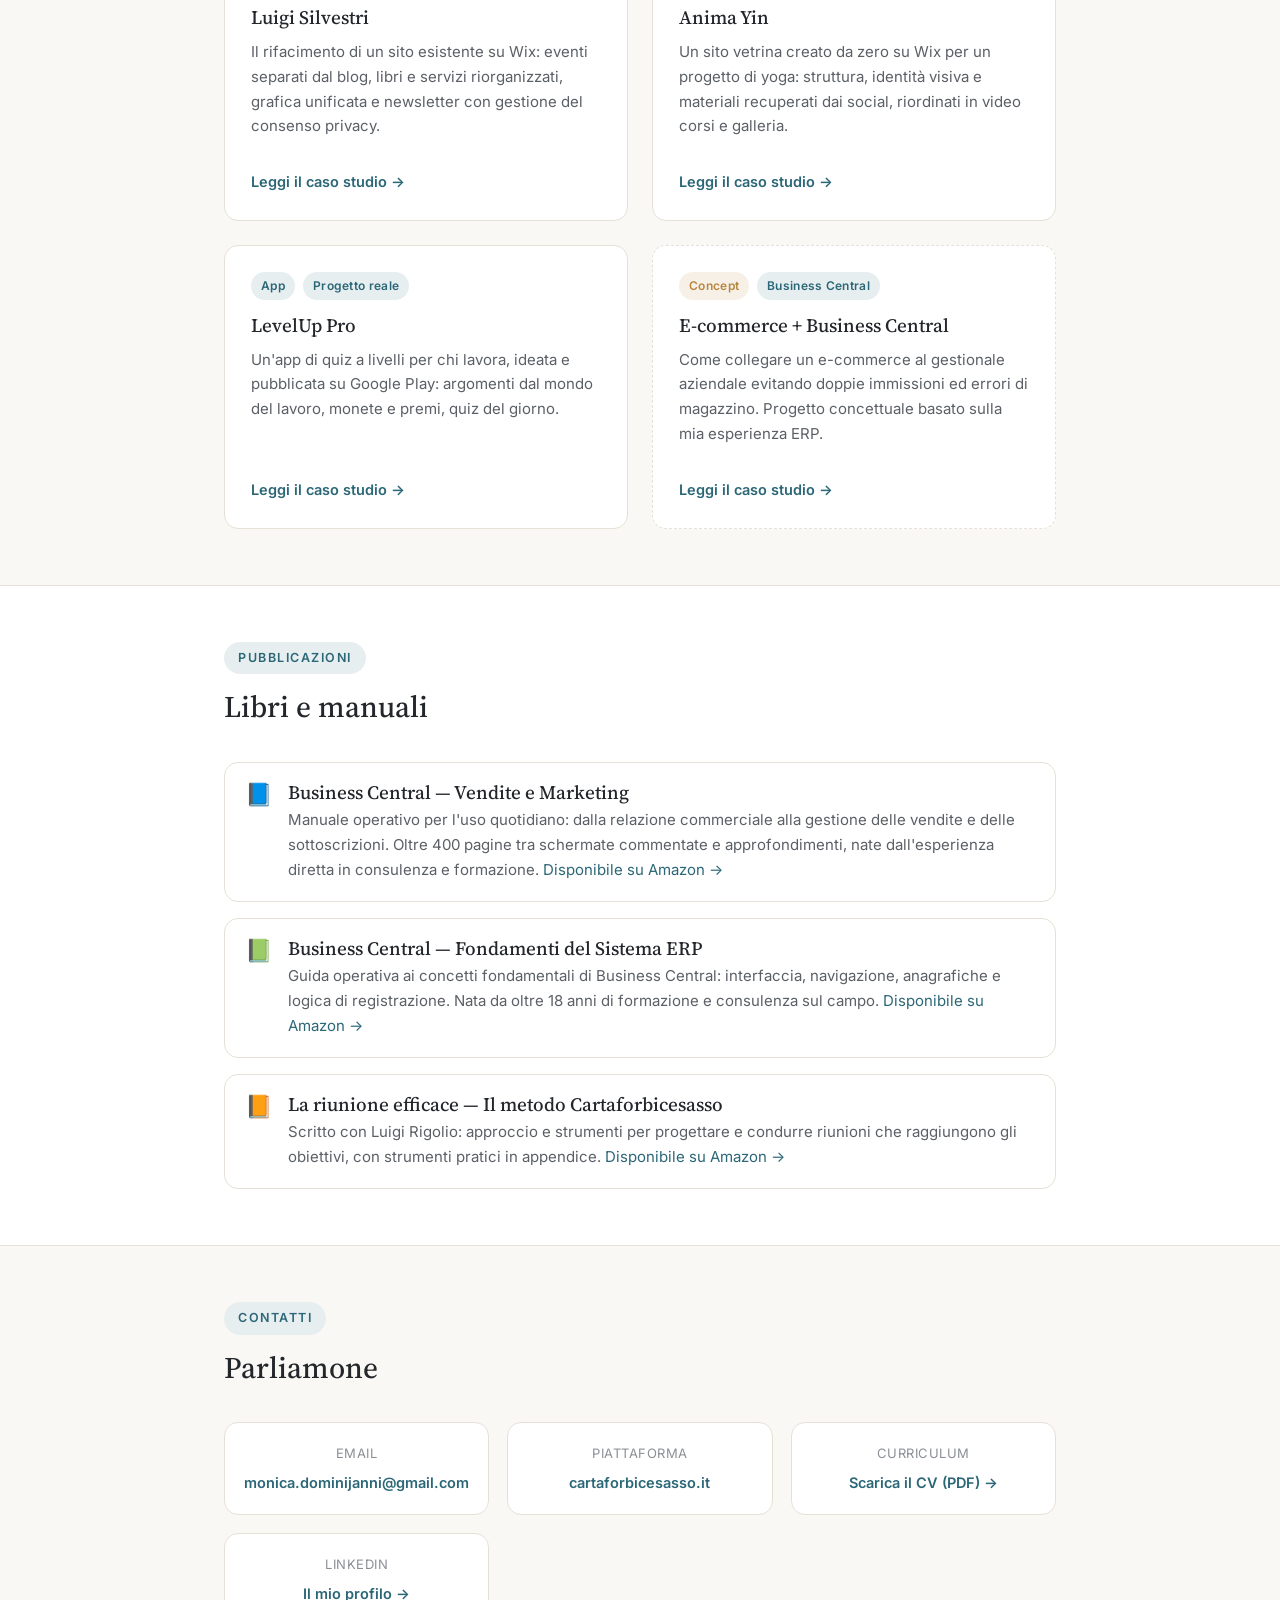
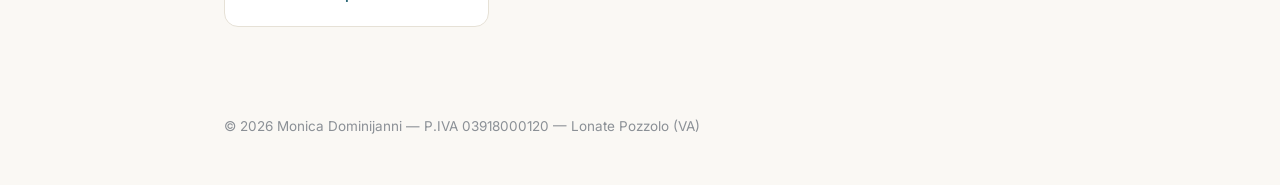
==== commit bd902ae0: "Add files via upload" ====
--- a/index.html
+++ b/index.html
@@ -43,7 +43,7 @@
       <h2>Profilo professionale</h2>
     </div>
     <p>
-      Consulente funzionale ERP con oltre 18 anni di esperienza su Microsoft Dynamics NAV e Business Central. Supporto aziende e partner Microsoft nell'analisi dei processi, nella gestione dei progetti, nella formazione degli utenti e nell'ottimizzazione dei flussi operativi. Dal 2022 sono consulente freelance e cofondatrice della piattaforma <a href="https://www.cartaforbicesasso.it" target="_blank" rel="noopener">Cartaforbicesasso</a>. Sono autrice di manuali operativi su Microsoft Dynamics 365 Business Central e di un libro sulla conduzione delle riunioni; creo anche strumenti digitali di formazione, come un'app di quiz professionali in fase di pubblicazione.
+      Consulente funzionale ERP con oltre 18 anni di esperienza su Microsoft Dynamics NAV e Business Central. Supporto aziende e partner Microsoft nell'analisi dei processi, nella gestione dei progetti, nella formazione degli utenti e nell'ottimizzazione dei flussi operativi. Dal 2022 sono consulente freelance e cofondatrice della piattaforma <a href="https://www.cartaforbicesasso.it" target="_blank" rel="noopener">Cartaforbicesasso</a>. Sono autrice di manuali operativi su Microsoft Dynamics 365 Business Central e di un libro sulla conduzione delle riunioni; creo anche strumenti digitali di formazione, come <a href="progetti/levelup-pro.html">LevelUp Pro</a>, un'app di quiz professionali disponibile su Google Play.
     </p>
 
     <div class="skills-grid">
@@ -132,7 +132,7 @@
     <div class="section-head">
       <span class="eyebrow">Progetti</span>
       <h2>Dal processo all'esecuzione</h2>
-      <p style="color:var(--ink-soft); max-width:640px;">Quattro progetti reali che mostrano come lavoro concretamente, più un progetto concettuale pensato per unire le due cose: la lettura dei processi aziendali e l'esecuzione digitale.</p>
+      <p style="color:var(--ink-soft); max-width:640px;">Cinque progetti reali che mostrano come lavoro concretamente, più un progetto concettuale pensato per unire le due cose: la lettura dei processi aziendali e l'esecuzione digitale.</p>
     </div>
 
     <div class="project-grid" style="grid-template-columns: repeat(auto-fit, minmax(340px, 1fr));">
@@ -162,6 +162,13 @@
         <h3>Anima Yin</h3>
         <p>Un sito vetrina creato da zero su Wix per un progetto di yoga: struttura, identità visiva e materiali recuperati dai social, riordinati in video corsi e galleria.</p>
         <a class="read-more" href="progetti/anima-yin.html">Leggi il caso studio →</a>
+      </div>
+
+      <div class="project-card">
+        <div class="tag-row"><span class="tag">App</span><span class="tag">Progetto reale</span></div>
+        <h3>LevelUp Pro</h3>
+        <p>Un'app di quiz a livelli per chi lavora, ideata e pubblicata su Google Play: argomenti dal mondo del lavoro, monete e premi, quiz del giorno.</p>
+        <a class="read-more" href="progetti/levelup-pro.html">Leggi il caso studio →</a>
       </div>
 
       <div class="project-card concept">
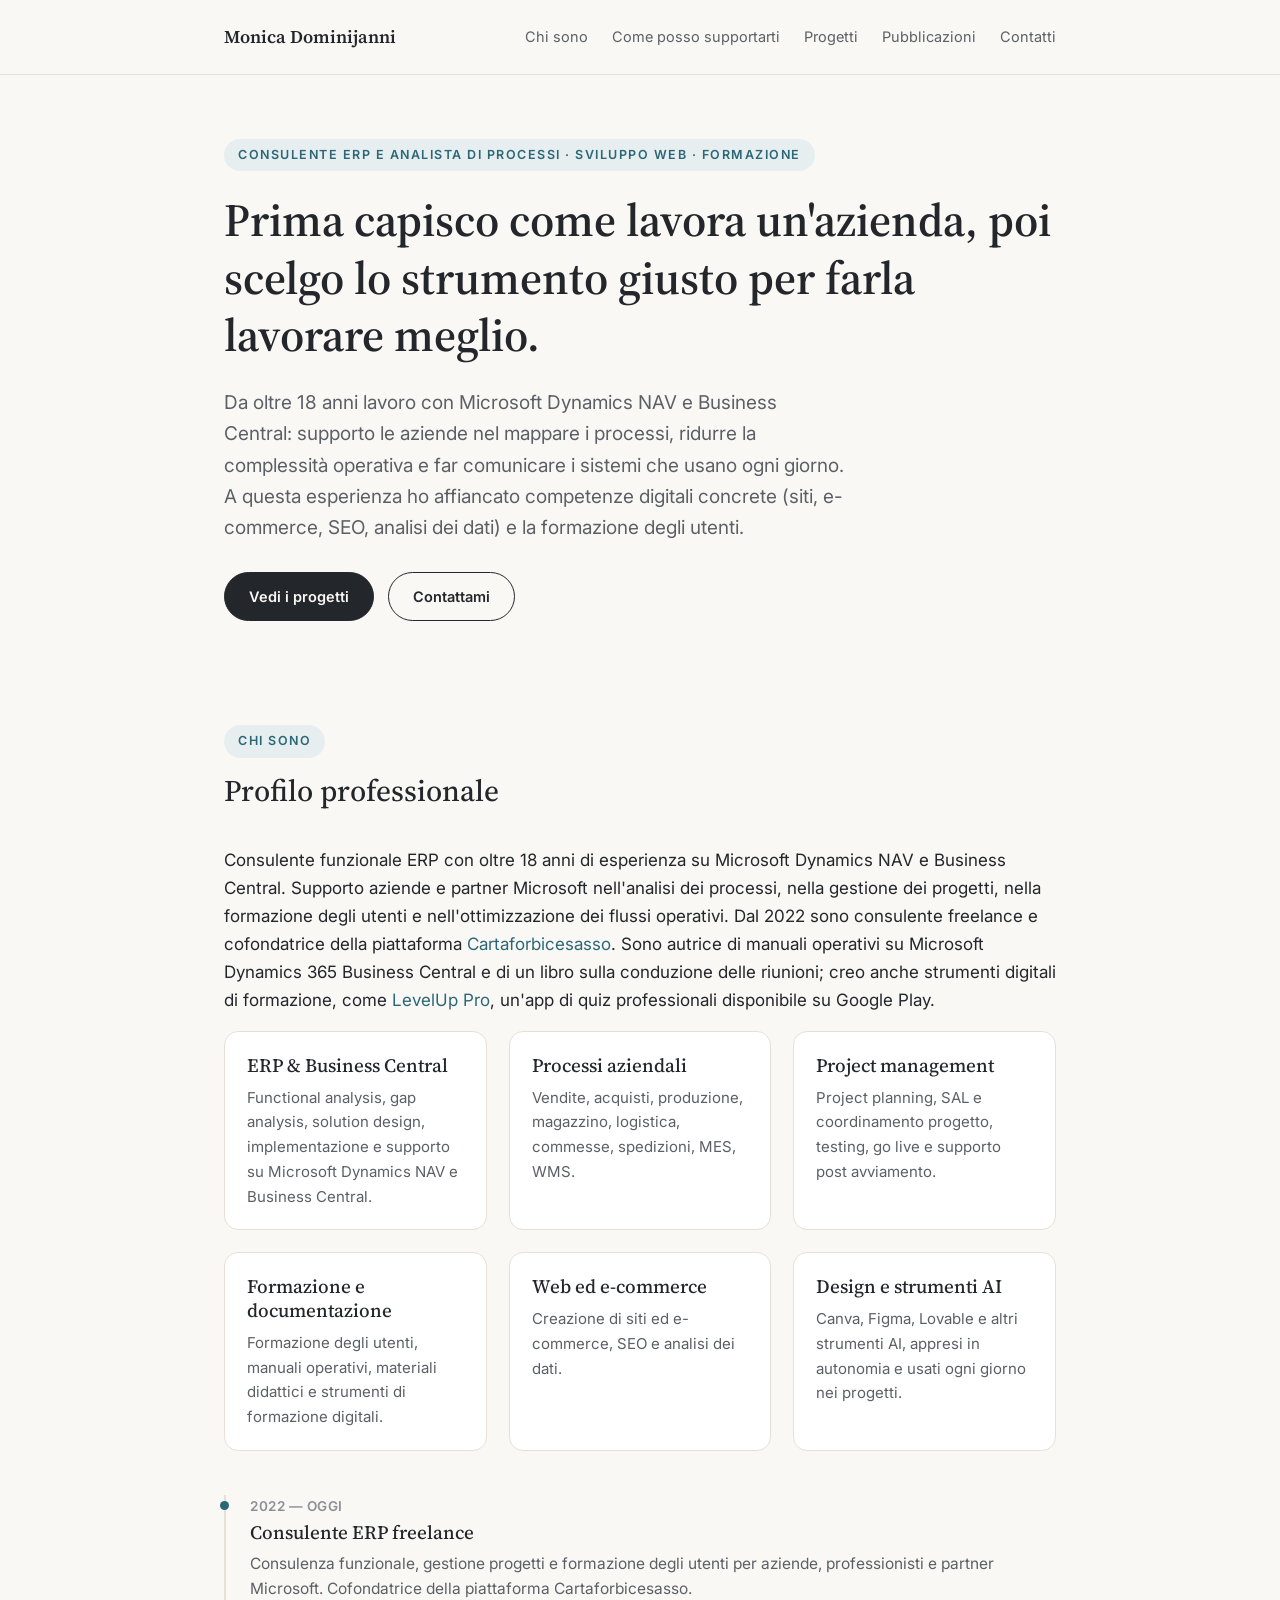
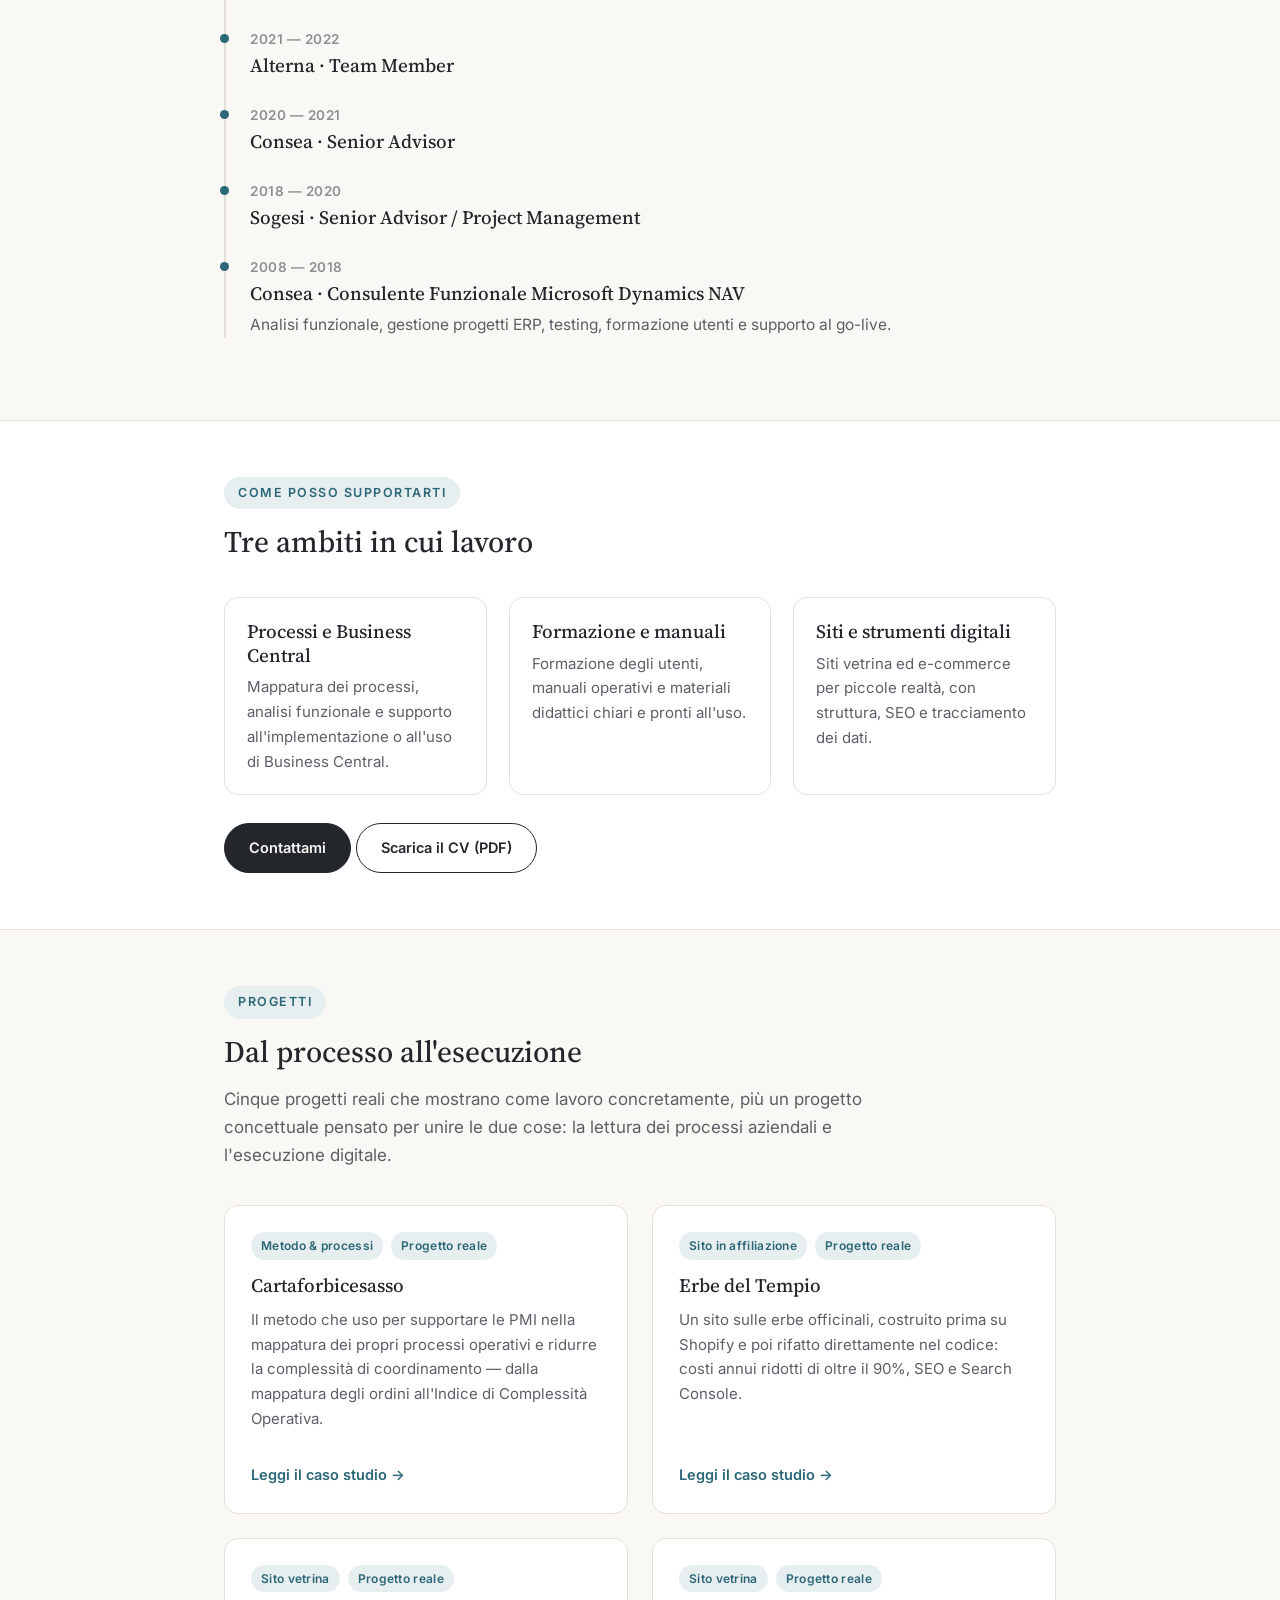
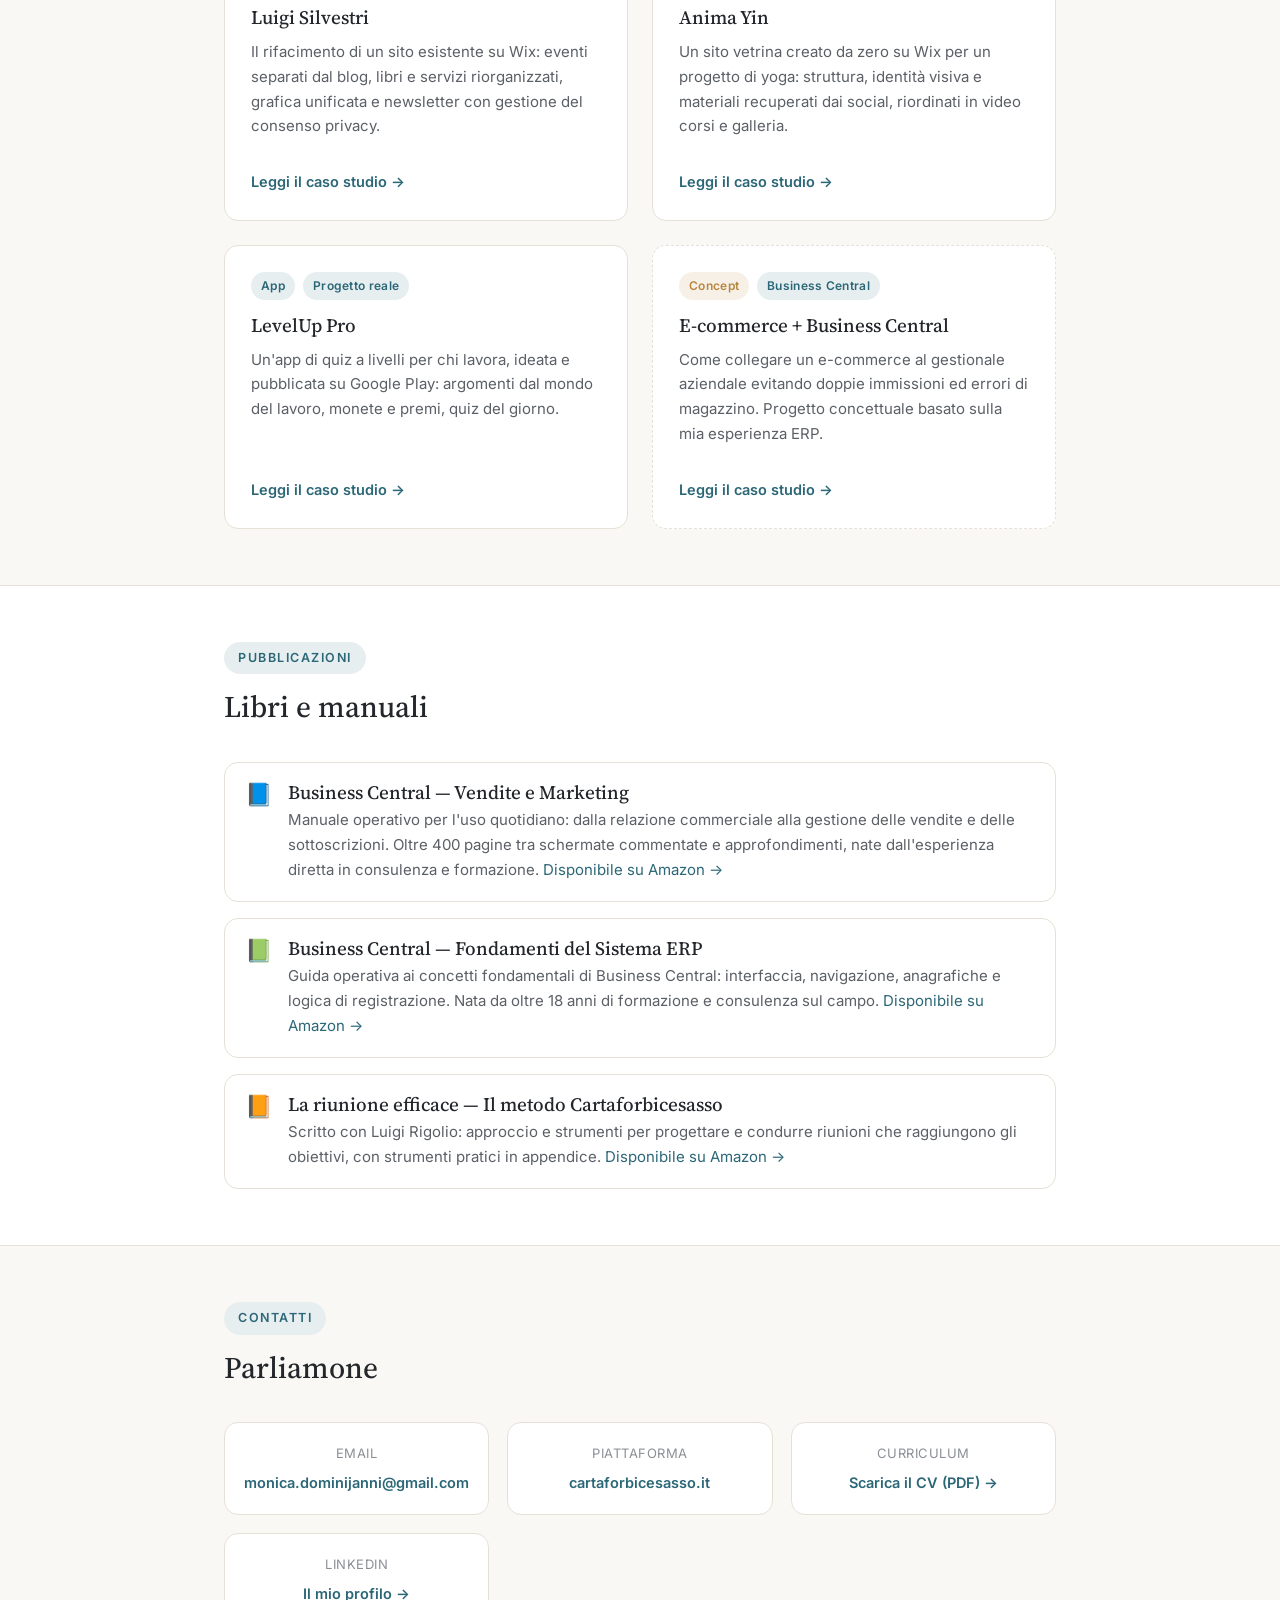
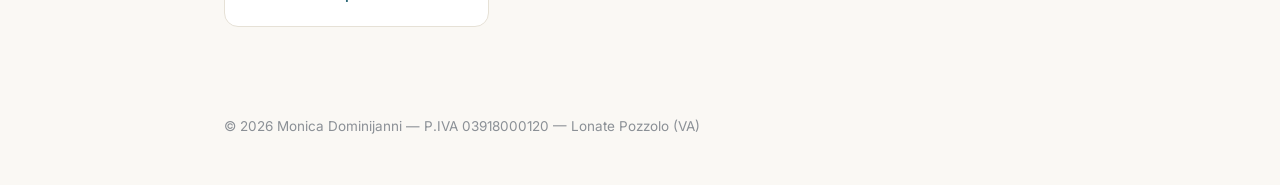
==== commit 8616ab36: "Add files via upload" ====
--- a/index.html
+++ b/index.html
@@ -144,9 +144,9 @@
       </div>
 
       <div class="project-card">
-        <div class="tag-row"><span class="tag">E-commerce</span><span class="tag">Progetto reale</span></div>
+        <div class="tag-row"><span class="tag">Sito in affiliazione</span><span class="tag">Progetto reale</span></div>
         <h3>Erbe del Tempio</h3>
-        <p>Un e-commerce in affiliazione costruito da zero su Shopify: struttura del sito, codice personalizzato, impostazione SEO e tracciamento dei dati.</p>
+        <p>Un sito sulle erbe officinali, costruito prima su Shopify e poi rifatto direttamente nel codice: costi annui ridotti di oltre il 90%, SEO e Search Console.</p>
         <a class="read-more" href="progetti/erbe-del-tempio.html">Leggi il caso studio →</a>
       </div>
 
